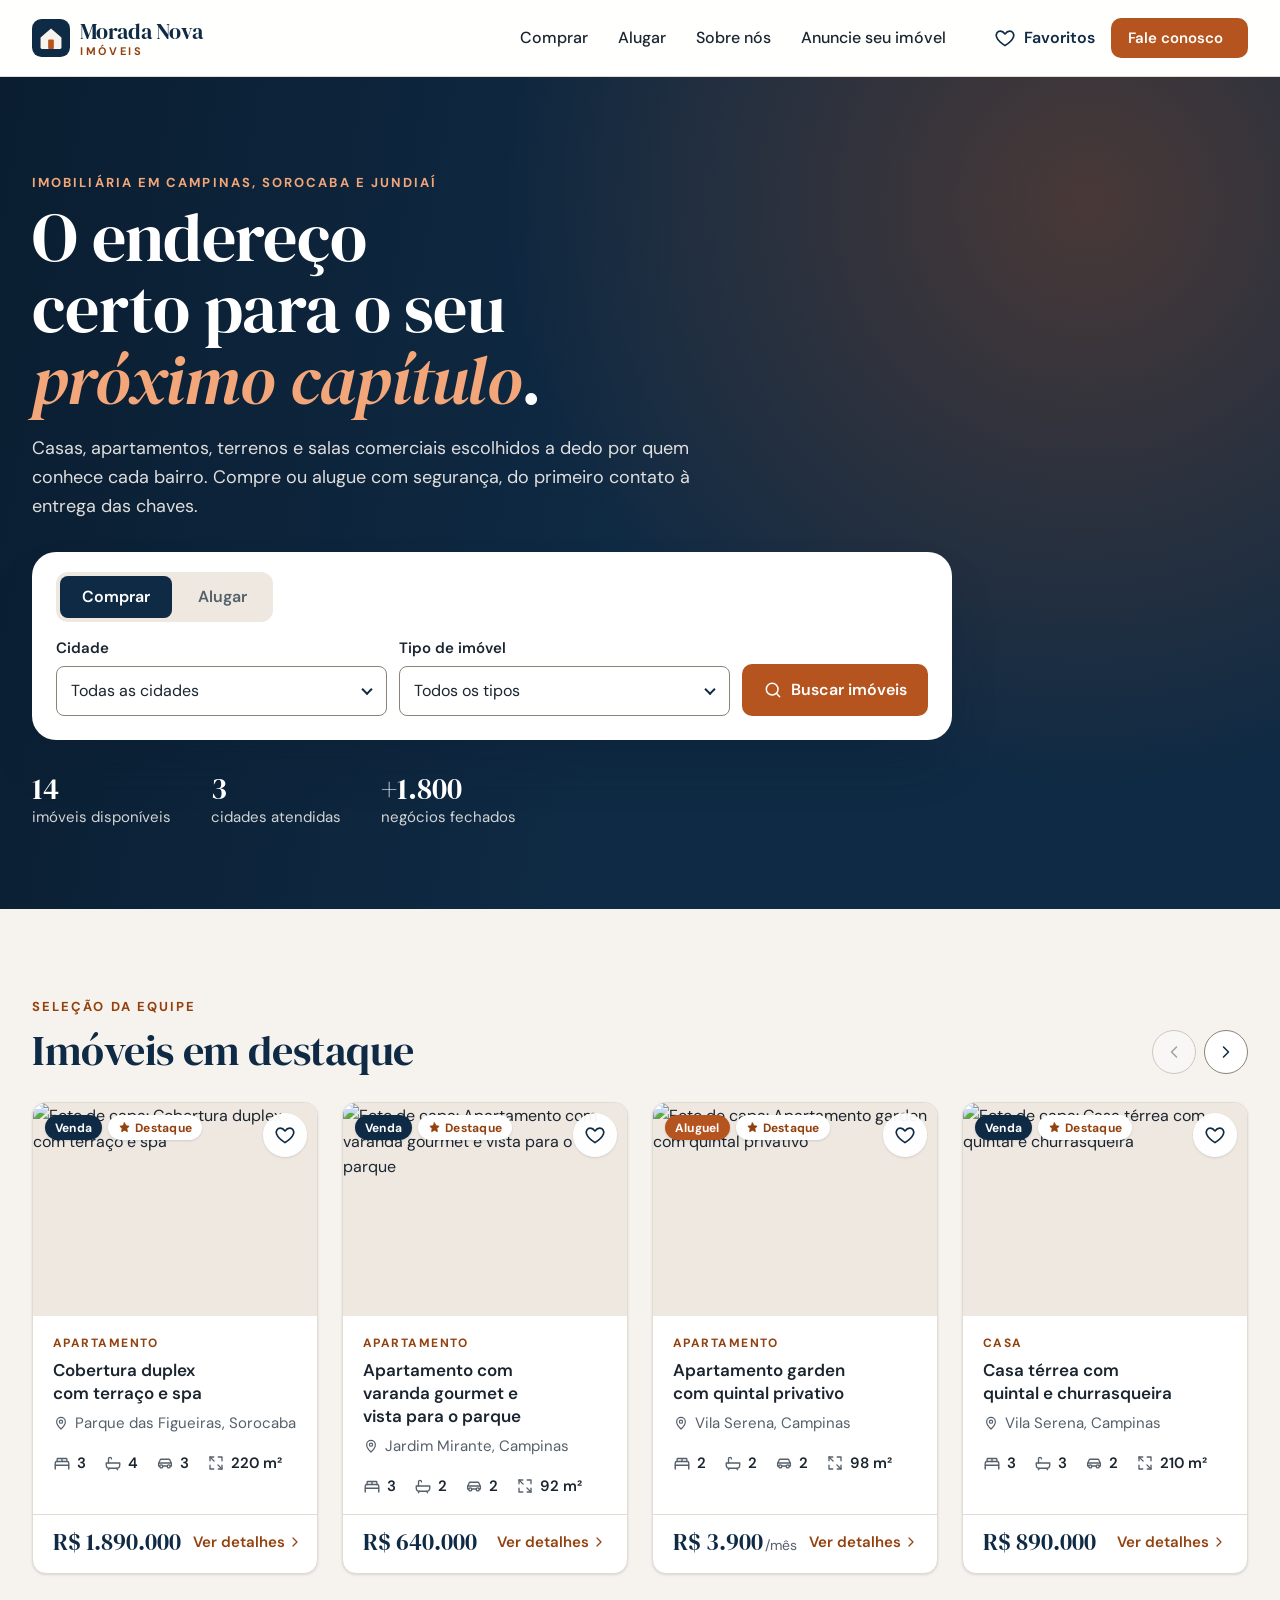
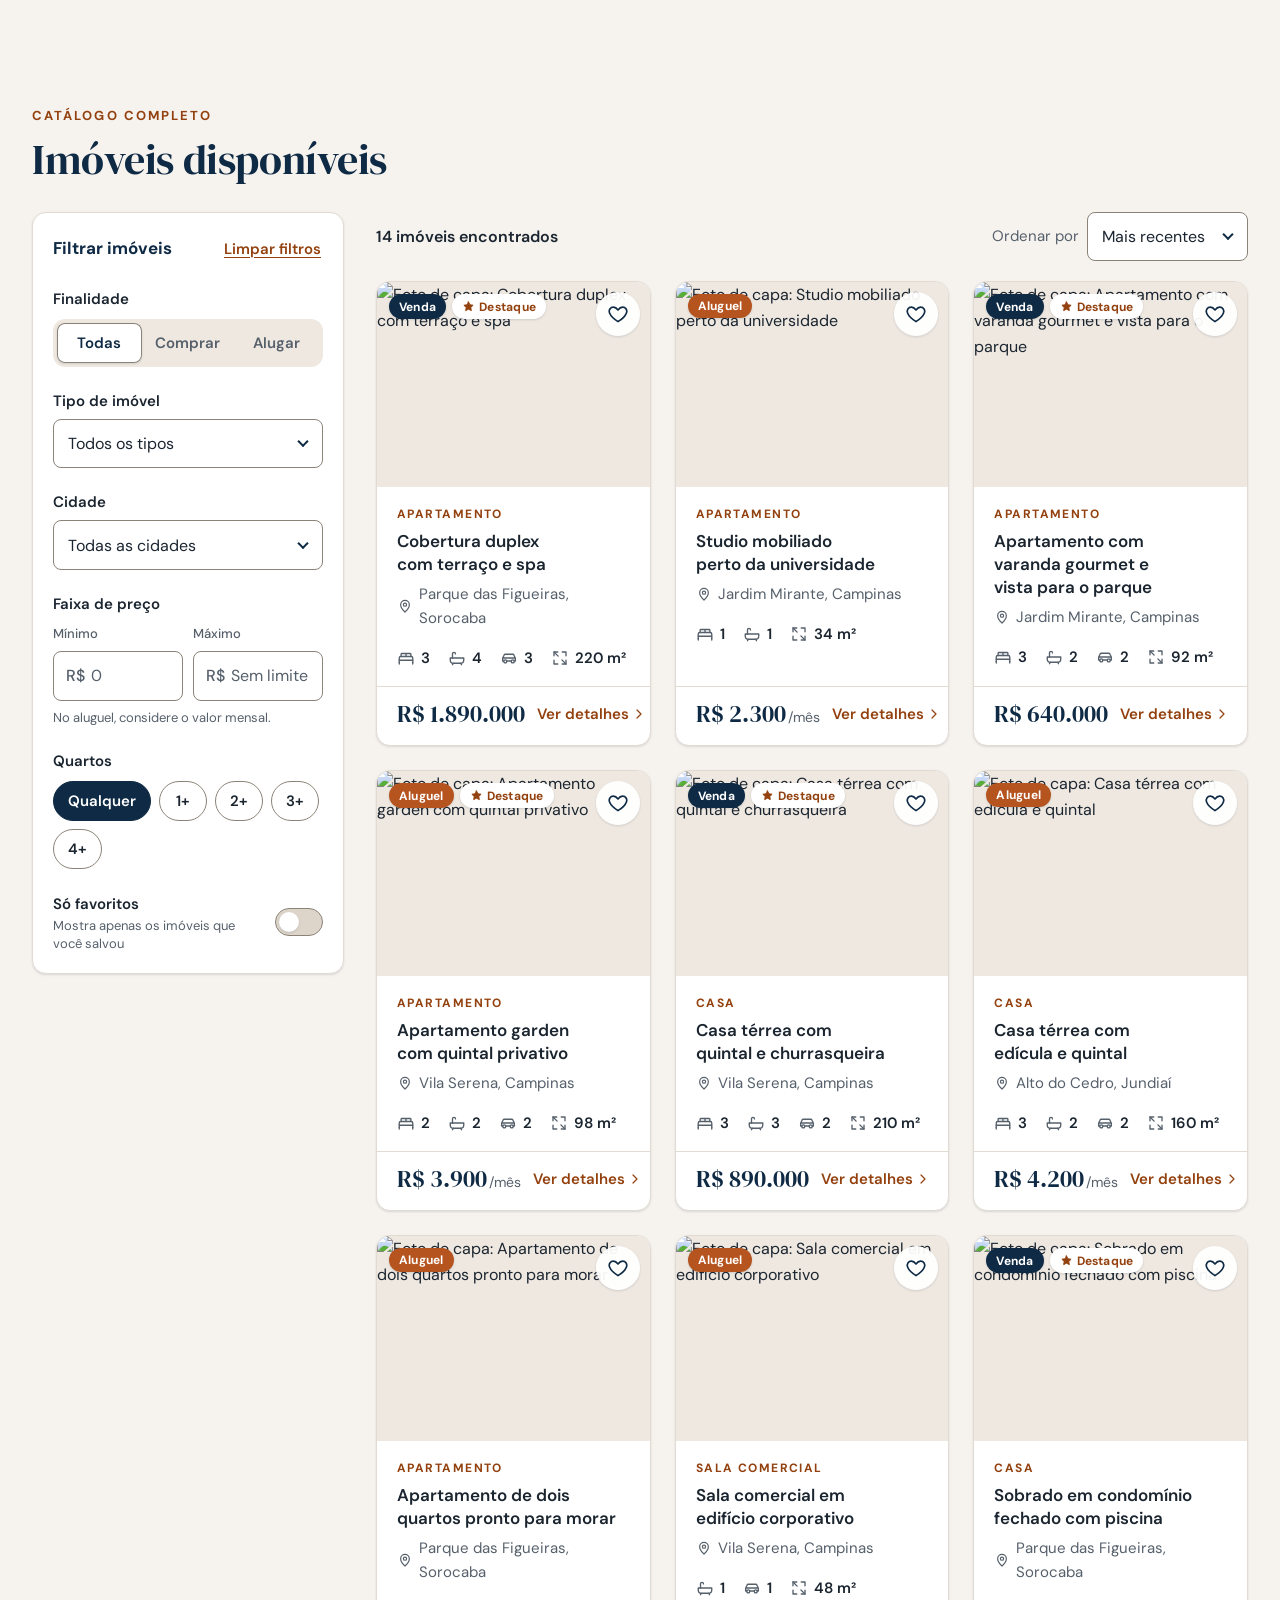
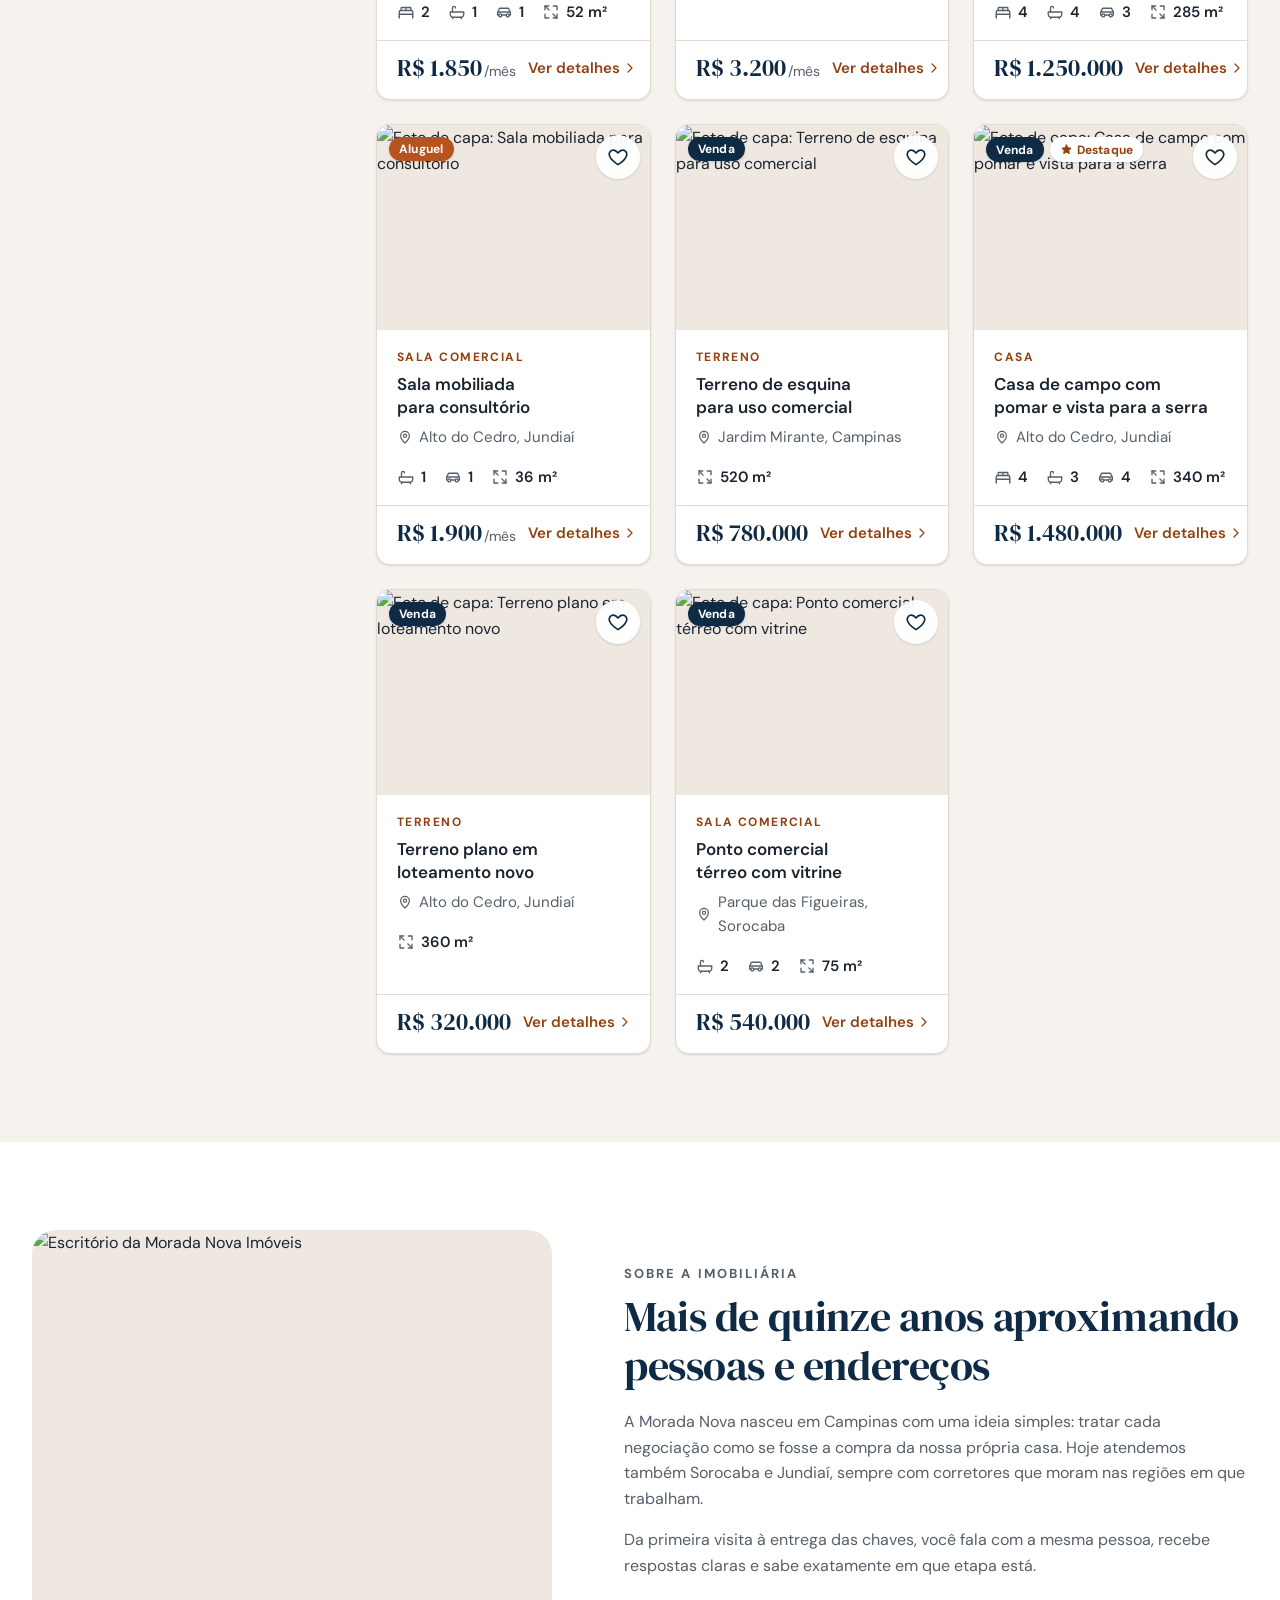
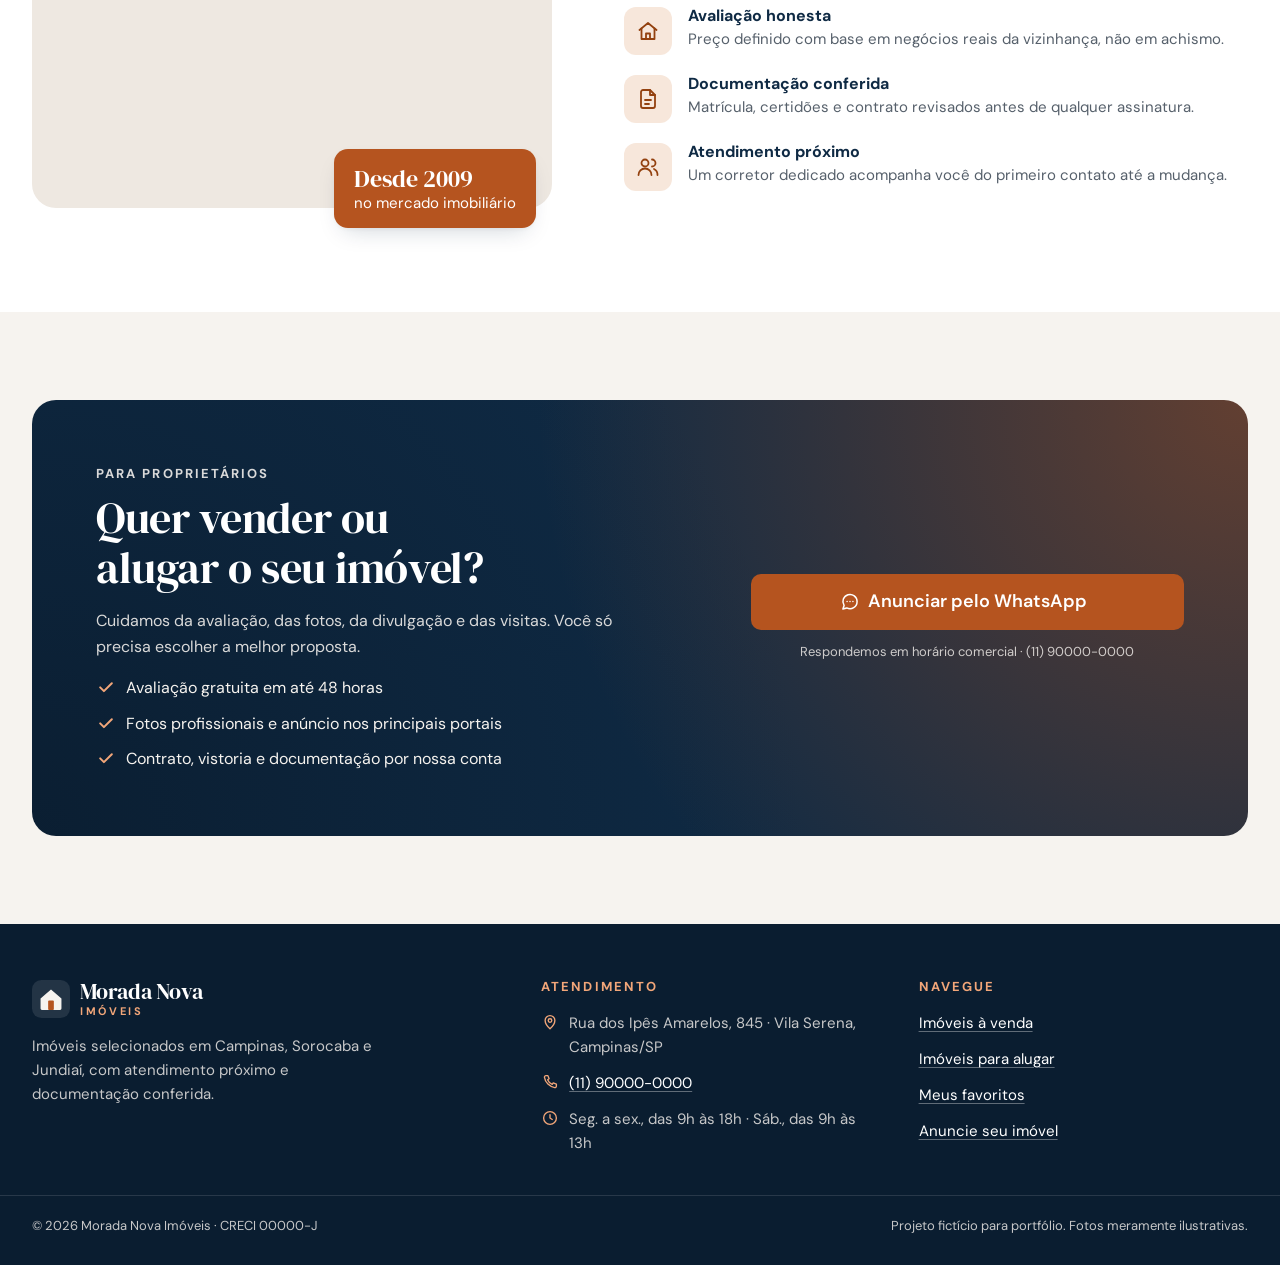
==== index.html @ ae4f1f6a "Catálogo de imóveis da Morada Nova com filtros e simulador Site em HTML, CSS e JavaScript puros: cat" ====
<!DOCTYPE html>
<html lang="pt-BR">
<head>
  <meta charset="UTF-8">
  <meta name="viewport" content="width=device-width, initial-scale=1">
  <title>Morada Nova Imóveis | Casas e apartamentos para comprar e alugar</title>
  <meta name="description" content="Casas, apartamentos, terrenos e salas comerciais à venda e para alugar em Campinas, Sorocaba e Jundiaí. Filtre por preço, quartos e cidade e fale com um corretor pelo WhatsApp.">
  <meta name="theme-color" content="#0f2a44">

  <!-- Open Graph (pré-visualização ao compartilhar o link) -->
  <meta property="og:type" content="website">
  <meta property="og:locale" content="pt_BR">
  <meta property="og:site_name" content="Morada Nova Imóveis">
  <meta property="og:title" content="Morada Nova Imóveis | Casas e apartamentos para comprar e alugar">
  <meta property="og:description" content="Imóveis selecionados em Campinas, Sorocaba e Jundiaí, com atendimento próximo e documentação conferida.">
  <meta property="og:image" content="https://images.unsplash.com/photo-1748063578185-3d68121b11ff?auto=format&fit=crop&w=1200&h=630&q=80">
  <meta property="og:image:width" content="1200">
  <meta property="og:image:height" content="630">
  <meta name="twitter:card" content="summary_large_image">

  <link rel="icon" href="data:image/svg+xml,%3Csvg xmlns='http://www.w3.org/2000/svg' viewBox='0 0 40 40'%3E%3Crect width='40' height='40' rx='10' fill='%230f2a44'/%3E%3Cpath d='M9 19.5 20 10l11 9.5V30a1.5 1.5 0 0 1-1.5 1.5h-19A1.5 1.5 0 0 1 9 30z' fill='%23f6f3ef'/%3E%3Crect x='17' y='21.5' width='6' height='10' rx='1' fill='%23b5541f'/%3E%3C/svg%3E">

  <link rel="preconnect" href="https://fonts.googleapis.com">
  <link rel="preconnect" href="https://fonts.gstatic.com" crossorigin>
  <link rel="preconnect" href="https://images.unsplash.com">
  <link rel="stylesheet" href="https://fonts.googleapis.com/css2?family=DM+Sans:wght@400;500;600;700&family=DM+Serif+Display:ital@0;1&display=swap">
  <link rel="stylesheet" href="css/style.css">

  <script src="js/data.js" defer></script>
  <script src="js/utils.js" defer></script>
  <script src="js/catalogo.js" defer></script>
</head>
<body>
  <a class="pular-link" href="#conteudo">Pular para o conteúdo</a>

  <!-- ============ Cabeçalho ============ -->
  <header class="cabecalho">
    <div class="container cabecalho__interno">
      <a class="marca" href="index.html">
        <svg class="marca__simbolo" viewBox="0 0 40 40" aria-hidden="true" focusable="false">
          <rect class="marca__fundo" width="40" height="40" rx="10"/>
          <path class="marca__casa" d="M9 19.5 20 10l11 9.5V30a1.5 1.5 0 0 1-1.5 1.5h-19A1.5 1.5 0 0 1 9 30z"/>
          <rect class="marca__porta" x="17" y="21.5" width="6" height="10" rx="1"/>
        </svg>
        <span class="marca__texto">
          <span class="marca__nome">Morada Nova</span>
          <span class="marca__sufixo">Imóveis</span>
        </span>
      </a>

      <nav class="nav" id="menu-principal" aria-label="Principal">
        <ul class="nav__lista">
          <li><a href="index.html?finalidade=venda#resultados">Comprar</a></li>
          <li><a href="index.html?finalidade=aluguel#resultados">Alugar</a></li>
          <li><a href="#sobre">Sobre nós</a></li>
          <li><a href="#anuncie">Anuncie seu imóvel</a></li>
          <li class="nav__whatsapp">
            <a data-whatsapp="Olá! Vim pelo site da Morada Nova e gostaria de falar com um corretor." href="https://wa.me/5511900000000" target="_blank" rel="noopener">Fale conosco pelo WhatsApp<span class="sr-only"> (abre em nova aba)</span></a>
          </li>
        </ul>
      </nav>

      <div class="cabecalho__acoes">
        <a class="cabecalho__favoritos" href="index.html?favoritos=1#resultados">
          <svg class="icone" viewBox="0 0 24 24" aria-hidden="true" focusable="false"><path d="M12 20.3s-7.4-4.5-9.2-9.3C1.6 7.8 3.6 4.5 7 4.5c2.1 0 3.6 1.2 5 3.1 1.4-1.9 2.9-3.1 5-3.1 3.4 0 5.4 3.3 4.2 6.5-1.8 4.8-9.2 9.3-9.2 9.3z"/></svg>
          <span class="cabecalho__favoritos-texto">Favoritos</span>
          <span class="contador" data-contador-favoritos hidden>0</span>
        </a>
        <a class="botao botao--acento botao--p cabecalho__cta" data-whatsapp="Olá! Vim pelo site da Morada Nova e gostaria de falar com um corretor." href="https://wa.me/5511900000000" target="_blank" rel="noopener">
          Fale conosco<span class="sr-only"> pelo WhatsApp (abre em nova aba)</span>
        </a>
        <button type="button" class="cabecalho__menu" aria-expanded="false" aria-controls="menu-principal">
          <svg class="icone icone--abrir" viewBox="0 0 24 24" aria-hidden="true" focusable="false"><path d="M4 7h16M4 12h16M4 17h16"/></svg>
          <svg class="icone icone--fechar" viewBox="0 0 24 24" aria-hidden="true" focusable="false"><path d="M6 6l12 12M18 6 6 18"/></svg>
          <span class="sr-only">Menu</span>
        </button>
      </div>
    </div>
  </header>

  <main id="conteudo">
    <!-- ============ Hero + busca rápida ============ -->
    <section class="hero" aria-labelledby="titulo-hero">
      <img class="hero__imagem" src="https://images.unsplash.com/photo-1748063578185-3d68121b11ff?auto=format&fit=crop&w=1920&h=1080&q=80"
        srcset="https://images.unsplash.com/photo-1748063578185-3d68121b11ff?auto=format&fit=crop&w=960&h=1080&q=80 960w, https://images.unsplash.com/photo-1748063578185-3d68121b11ff?auto=format&fit=crop&w=1920&h=1080&q=80 1920w"
        sizes="100vw" alt="" width="1920" height="1080" fetchpriority="high">
      <div class="container hero__conteudo">
        <p class="sobretitulo sobretitulo--claro">Imobiliária em Campinas, Sorocaba e Jundiaí</p>
        <h1 class="hero__titulo" id="titulo-hero">O endereço certo para o seu <em>próximo capítulo</em>.</h1>
        <p class="hero__texto">Casas, apartamentos, terrenos e salas comerciais escolhidos a dedo por quem conhece cada bairro. Compre ou alugue com segurança, do primeiro contato à entrega das chaves.</p>

        <form class="busca-rapida" id="busca-rapida" role="search" aria-label="Busca rápida de imóveis">
          <fieldset class="abas">
            <legend class="sr-only">O que você procura?</legend>
            <input class="sr-only" type="radio" name="br-finalidade" id="br-comprar" value="venda" checked>
            <label for="br-comprar">Comprar</label>
            <input class="sr-only" type="radio" name="br-finalidade" id="br-alugar" value="aluguel">
            <label for="br-alugar">Alugar</label>
          </fieldset>
          <div class="busca-rapida__campos">
            <div class="campo">
              <label for="br-cidade">Cidade</label>
              <div class="seletor">
                <select id="br-cidade" name="br-cidade">
                  <option value="">Todas as cidades</option>
                </select>
              </div>
            </div>
            <div class="campo">
              <label for="br-tipo">Tipo de imóvel</label>
              <div class="seletor">
                <select id="br-tipo" name="br-tipo">
                  <option value="">Todos os tipos</option>
                </select>
              </div>
            </div>
            <button type="submit" class="botao botao--acento busca-rapida__botao">
              <svg class="icone" viewBox="0 0 24 24" aria-hidden="true" focusable="false"><circle cx="11" cy="11" r="7"/><path d="m20 20-4-4"/></svg>
              Buscar imóveis
            </button>
          </div>
        </form>

        <ul class="hero__numeros">
          <li><strong data-total-imoveis>14</strong> imóveis disponíveis</li>
          <li><strong data-total-cidades>3</strong> cidades atendidas</li>
          <li><strong>+1.800</strong> negócios fechados</li>
        </ul>
      </div>
    </section>

    <!-- ============ Destaques ============ -->
    <section class="secao secao--destaques" id="destaques" aria-labelledby="titulo-destaques">
      <div class="container">
        <div class="secao__cabecalho secao__cabecalho--linha">
          <div>
            <p class="sobretitulo">Seleção da equipe</p>
            <h2 class="secao__titulo" id="titulo-destaques">Imóveis em destaque</h2>
          </div>
          <div class="carrossel__controles">
            <button type="button" class="botao-icone" id="destaques-anterior" aria-controls="lista-destaques">
              <svg class="icone" viewBox="0 0 24 24" aria-hidden="true" focusable="false"><path d="m15 18-6-6 6-6"/></svg>
              <span class="sr-only">Destaques anteriores</span>
            </button>
            <button type="button" class="botao-icone" id="destaques-proximo" aria-controls="lista-destaques">
              <svg class="icone" viewBox="0 0 24 24" aria-hidden="true" focusable="false"><path d="m9 18 6-6-6-6"/></svg>
              <span class="sr-only">Próximos destaques</span>
            </button>
          </div>
        </div>
        <ul class="carrossel" id="lista-destaques"></ul>
      </div>
    </section>

    <!-- ============ Catálogo: filtros + resultados ============ -->
    <section class="secao secao--catalogo" id="resultados" aria-labelledby="titulo-resultados">
      <div class="container">
        <div class="secao__cabecalho">
          <p class="sobretitulo">Catálogo completo</p>
          <h2 class="secao__titulo" id="titulo-resultados" tabindex="-1">Imóveis disponíveis</h2>
        </div>

        <div class="catalogo">
          <div class="barra-resultados">
            <p class="barra-resultados__contagem" id="contagem" aria-live="polite" aria-atomic="true">Carregando imóveis…</p>
            <button type="button" class="botao botao--contorno barra-resultados__filtros" id="abrir-filtros" aria-expanded="false" aria-controls="filtros">
              <svg class="icone" viewBox="0 0 24 24" aria-hidden="true" focusable="false"><path d="M4 6h9M17 6h3M4 12h3M11 12h9M4 18h11M19 18h1"/><circle cx="15" cy="6" r="2"/><circle cx="9" cy="12" r="2"/><circle cx="17" cy="18" r="2"/></svg>
              Filtros
              <span class="contador" id="contador-filtros" hidden></span>
            </button>
            <div class="ordenar">
              <label for="ordem">Ordenar por</label>
              <div class="seletor">
                <select id="ordem" name="ordem">
                  <option value="recentes">Mais recentes</option>
                  <option value="menor-preco">Menor preço</option>
                  <option value="maior-preco">Maior preço</option>
                  <option value="maior-area">Maior área</option>
                </select>
              </div>
            </div>
          </div>

          <form class="filtros" id="filtros" aria-labelledby="titulo-filtros" novalidate>
            <div class="filtros__topo">
              <h3 class="filtros__titulo" id="titulo-filtros">Filtrar imóveis</h3>
              <button type="button" class="botao-link" data-limpar-filtros>Limpar filtros</button>
            </div>

            <fieldset class="grupo">
              <legend>Finalidade</legend>
              <div class="segmentado">
                <input class="sr-only" type="radio" name="finalidade" id="f-todas" value="" checked>
                <label for="f-todas">Todas</label>
                <input class="sr-only" type="radio" name="finalidade" id="f-venda" value="venda">
                <label for="f-venda">Comprar</label>
                <input class="sr-only" type="radio" name="finalidade" id="f-aluguel" value="aluguel">
                <label for="f-aluguel">Alugar</label>
              </div>
            </fieldset>

            <div class="campo">
              <label for="f-tipo">Tipo de imóvel</label>
              <div class="seletor">
                <select id="f-tipo" name="tipo">
                  <option value="">Todos os tipos</option>
                </select>
              </div>
            </div>

            <div class="campo">
              <label for="f-cidade">Cidade</label>
              <div class="seletor">
                <select id="f-cidade" name="cidade">
                  <option value="">Todas as cidades</option>
                </select>
              </div>
            </div>

            <fieldset class="grupo">
              <legend>Faixa de preço</legend>
              <div class="faixa">
                <div class="campo">
                  <label for="f-min">Mínimo<span class="sr-only"> em reais</span></label>
                  <div class="campo-moeda">
                    <span aria-hidden="true">R$</span>
                    <input id="f-min" name="min" type="text" inputmode="numeric" autocomplete="off" placeholder="0" aria-describedby="dica-preco erro-preco">
                  </div>
                </div>
                <div class="campo">
                  <label for="f-max">Máximo<span class="sr-only"> em reais</span></label>
                  <div class="campo-moeda">
                    <span aria-hidden="true">R$</span>
                    <input id="f-max" name="max" type="text" inputmode="numeric" autocomplete="off" placeholder="Sem limite" aria-describedby="dica-preco erro-preco">
                  </div>
                </div>
              </div>
              <p class="campo-dica" id="dica-preco">No aluguel, considere o valor mensal.</p>
              <p class="campo-erro" id="erro-preco" hidden>O preço mínimo está maior que o máximo.</p>
            </fieldset>

            <fieldset class="grupo">
              <legend>Quartos</legend>
              <div class="chips">
                <input class="sr-only" type="radio" name="quartos" id="q-0" value="0" checked>
                <label for="q-0">Qualquer</label>
                <input class="sr-only" type="radio" name="quartos" id="q-1" value="1">
                <label for="q-1">1+</label>
                <input class="sr-only" type="radio" name="quartos" id="q-2" value="2">
                <label for="q-2">2+</label>
                <input class="sr-only" type="radio" name="quartos" id="q-3" value="3">
                <label for="q-3">3+</label>
                <input class="sr-only" type="radio" name="quartos" id="q-4" value="4">
                <label for="q-4">4+</label>
              </div>
            </fieldset>

            <div class="campo-switch">
              <div>
                <label for="f-favoritos">Só favoritos</label>
                <p class="campo-dica" id="dica-favoritos">Mostra apenas os imóveis que você salvou</p>
              </div>
              <input class="switch" type="checkbox" role="switch" id="f-favoritos" name="favoritos" aria-describedby="dica-favoritos">
            </div>

            <button type="button" class="botao botao--primario botao--bloco filtros__ver" id="ver-resultados">Ver resultados</button>
          </form>

          <div class="catalogo__resultados">
            <ul class="filtros-ativos" id="filtros-ativos" aria-label="Filtros aplicados" hidden></ul>
            <ul class="grade-imoveis" id="lista-imoveis"></ul>

            <div class="estado-vazio" id="estado-vazio" hidden>
              <svg class="ilustracao" viewBox="0 0 160 120" aria-hidden="true" focusable="false">
                <ellipse class="ilustracao__sombra" cx="80" cy="110" rx="62" ry="6"/>
                <path class="ilustracao__parede" d="M30 62 70 30l40 32v44H30z"/>
                <path class="ilustracao__traco" d="M22 66 70 26l48 40M30 62v44h80V62"/>
                <rect class="ilustracao__porta" x="60" y="76" width="20" height="30" rx="2"/>
                <circle class="ilustracao__lupa" cx="116" cy="72" r="17"/>
                <path class="ilustracao__cabo" d="m128.5 84.5 14 14"/>
              </svg>
              <h3 class="estado-vazio__titulo" id="vazio-titulo">Nenhum imóvel com esses filtros</h3>
              <p class="estado-vazio__texto" id="vazio-texto">Tente ampliar a faixa de preço, escolher outra cidade ou remover alguns filtros para ver mais opções.</p>
              <button type="button" class="botao botao--primario" data-limpar-filtros>Limpar filtros</button>
            </div>
          </div>
        </div>
      </div>
    </section>

    <!-- ============ Sobre ============ -->
    <section class="secao secao--sobre" id="sobre" aria-labelledby="titulo-sobre">
      <div class="container sobre">
        <div class="sobre__midia">
          <img src="https://images.unsplash.com/photo-1656646424687-b303e1758b36?auto=format&fit=crop&w=900&h=1000&q=80" alt="Escritório da Morada Nova Imóveis" width="900" height="1000" loading="lazy" decoding="async">
          <p class="sobre__selo"><strong>Desde 2009</strong> no mercado imobiliário</p>
        </div>
        <div class="sobre__texto">
          <p class="sobretitulo">Sobre a imobiliária</p>
          <h2 class="secao__titulo" id="titulo-sobre">Mais de quinze anos aproximando pessoas e endereços</h2>
          <p>A Morada Nova nasceu em Campinas com uma ideia simples: tratar cada negociação como se fosse a compra da nossa própria casa. Hoje atendemos também Sorocaba e Jundiaí, sempre com corretores que moram nas regiões em que trabalham.</p>
          <p>Da primeira visita à entrega das chaves, você fala com a mesma pessoa, recebe respostas claras e sabe exatamente em que etapa está.</p>

          <ul class="valores">
            <li class="valor">
              <span class="valor__icone">
                <svg class="icone" viewBox="0 0 24 24" aria-hidden="true" focusable="false"><path d="M3.5 11 12 4l8.5 7"/><path d="M5.5 9.5V20h13V9.5"/><path d="M10 20v-5.5h4V20"/></svg>
              </span>
              <div>
                <h3 class="valor__titulo">Avaliação honesta</h3>
                <p>Preço definido com base em negócios reais da vizinhança, não em achismo.</p>
              </div>
            </li>
            <li class="valor">
              <span class="valor__icone">
                <svg class="icone" viewBox="0 0 24 24" aria-hidden="true" focusable="false"><path d="M14 3H7a2 2 0 0 0-2 2v14a2 2 0 0 0 2 2h10a2 2 0 0 0 2-2V8z"/><path d="M14 3v5h5M9 13h6M9 17h4"/></svg>
              </span>
              <div>
                <h3 class="valor__titulo">Documentação conferida</h3>
                <p>Matrícula, certidões e contrato revisados antes de qualquer assinatura.</p>
              </div>
            </li>
            <li class="valor">
              <span class="valor__icone">
                <svg class="icone" viewBox="0 0 24 24" aria-hidden="true" focusable="false"><circle cx="9" cy="8" r="3.5"/><path d="M2.5 20a6.5 6.5 0 0 1 13 0"/><path d="M16 4.5a3.5 3.5 0 0 1 0 7M18 14a6.5 6.5 0 0 1 3.5 6"/></svg>
              </span>
              <div>
                <h3 class="valor__titulo">Atendimento próximo</h3>
                <p>Um corretor dedicado acompanha você do primeiro contato até a mudança.</p>
              </div>
            </li>
          </ul>
        </div>
      </div>
    </section>

    <!-- ============ Anuncie ============ -->
    <section class="secao secao--anuncie" id="anuncie" aria-labelledby="titulo-anuncie">
      <div class="container">
        <div class="anuncie">
          <div class="anuncie__texto">
            <p class="sobretitulo sobretitulo--claro">Para proprietários</p>
            <h2 class="anuncie__titulo" id="titulo-anuncie">Quer vender ou alugar o seu imóvel?</h2>
            <p>Cuidamos da avaliação, das fotos, da divulgação e das visitas. Você só precisa escolher a melhor proposta.</p>
            <ul class="anuncie__lista">
              <li><svg class="icone" viewBox="0 0 24 24" aria-hidden="true" focusable="false"><path d="m5 12.5 4.5 4.5L19 7.5"/></svg>Avaliação gratuita em até 48 horas</li>
              <li><svg class="icone" viewBox="0 0 24 24" aria-hidden="true" focusable="false"><path d="m5 12.5 4.5 4.5L19 7.5"/></svg>Fotos profissionais e anúncio nos principais portais</li>
              <li><svg class="icone" viewBox="0 0 24 24" aria-hidden="true" focusable="false"><path d="m5 12.5 4.5 4.5L19 7.5"/></svg>Contrato, vistoria e documentação por nossa conta</li>
            </ul>
          </div>
          <div class="anuncie__acao">
            <a class="botao botao--acento botao--g" data-whatsapp="Olá! Gostaria de anunciar meu imóvel com a Morada Nova Imóveis. Pode me ajudar?" href="https://wa.me/5511900000000" target="_blank" rel="noopener">
              <svg class="icone" viewBox="0 0 24 24" aria-hidden="true" focusable="false"><path d="M20.5 11.5a8.5 8.5 0 0 1-12.4 7.6l-4.6 1.4 1.4-4.4A8.5 8.5 0 1 1 20.5 11.5z"/><path d="M8.5 11.5h.01M12 11.5h.01M15.5 11.5h.01"/></svg>
              Anunciar pelo WhatsApp<span class="sr-only"> (abre em nova aba)</span>
            </a>
            <p class="anuncie__nota">Respondemos em horário comercial · <span data-config="telefone">(11) 90000-0000</span></p>
          </div>
        </div>
      </div>
    </section>
  </main>

  <!-- ============ Rodapé ============ -->
  <footer class="rodape">
    <div class="container rodape__grade">
      <div class="rodape__marca">
        <a class="marca marca--clara" href="index.html">
          <svg class="marca__simbolo" viewBox="0 0 40 40" aria-hidden="true" focusable="false">
            <rect class="marca__fundo" width="40" height="40" rx="10"/>
            <path class="marca__casa" d="M9 19.5 20 10l11 9.5V30a1.5 1.5 0 0 1-1.5 1.5h-19A1.5 1.5 0 0 1 9 30z"/>
            <rect class="marca__porta" x="17" y="21.5" width="6" height="10" rx="1"/>
          </svg>
          <span class="marca__texto">
            <span class="marca__nome">Morada Nova</span>
            <span class="marca__sufixo">Imóveis</span>
          </span>
        </a>
        <p>Imóveis selecionados em Campinas, Sorocaba e Jundiaí, com atendimento próximo e documentação conferida.</p>
      </div>

      <div>
        <h2 class="rodape__titulo">Atendimento</h2>
        <ul class="rodape__lista">
          <li>
            <svg class="icone" viewBox="0 0 24 24" aria-hidden="true" focusable="false"><path d="M12 21s-6.5-5.8-6.5-11a6.5 6.5 0 0 1 13 0c0 5.2-6.5 11-6.5 11z"/><circle cx="12" cy="10" r="2.4"/></svg>
            <span data-config="endereco">Rua dos Ipês Amarelos, 845 · Vila Serena, Campinas/SP</span>
          </li>
          <li>
            <svg class="icone" viewBox="0 0 24 24" aria-hidden="true" focusable="false"><path d="M6.6 3.5h2.6l1.6 4.2-2 1.3a11 11 0 0 0 6.2 6.2l1.3-2 4.2 1.6v2.6a2 2 0 0 1-2.2 2A16.5 16.5 0 0 1 4.6 5.7a2 2 0 0 1 2-2.2z"/></svg>
            <a href="tel:+5511900000000" data-telefone data-config="telefone">(11) 90000-0000</a>
          </li>
          <li>
            <svg class="icone" viewBox="0 0 24 24" aria-hidden="true" focusable="false"><circle cx="12" cy="12" r="8.5"/><path d="M12 7.5V12l3 2"/></svg>
            <span data-config="horario">Seg. a sex., das 9h às 18h · Sáb., das 9h às 13h</span>
          </li>
        </ul>
      </div>

      <nav aria-label="Rodapé">
        <h2 class="rodape__titulo">Navegue</h2>
        <ul class="rodape__lista">
          <li><a href="index.html?finalidade=venda#resultados">Imóveis à venda</a></li>
          <li><a href="index.html?finalidade=aluguel#resultados">Imóveis para alugar</a></li>
          <li><a href="index.html?favoritos=1#resultados">Meus favoritos</a></li>
          <li><a href="#anuncie">Anuncie seu imóvel</a></li>
        </ul>
      </nav>
    </div>

    <div class="container rodape__base">
      <p>© <span data-ano>2026</span> <span data-config="nome">Morada Nova Imóveis</span> · <span data-config="creci">CRECI 00000-J</span></p>
      <p>Projeto fictício para portfólio. Fotos meramente ilustrativas.</p>
    </div>
  </footer>

  <div class="aviso" id="aviso" role="status"></div>
</body>
</html>
---- css/style.css ----
/* ==========================================================================
   Morada Nova Imóveis — folha de estilos
   --------------------------------------------------------------------------
   Mobile first: o estilo base é o do celular; as media queries (min-width)
   ajustam para telas maiores.

   Sumário
    1. Tokens (cores, fontes, espaços)     9. Catálogo e filtros
    2. Base                               10. Sobre e Anuncie
    3. Utilitários                        11. Rodapé
    4. Botões                             12. Página do imóvel
    5. Formulários                        13. Aviso flutuante
    6. Cabeçalho                          14. Movimento reduzido
    7. Hero e busca rápida
    8. Seções, carrossel e cards
   ========================================================================== */

/* 1. Tokens ================================================================ */
:root {
  /* Marca */
  --cor-primaria: #0f2a44;
  --cor-primaria-escura: #0a1d30;
  --cor-primaria-media: #1d4268;
  --cor-primaria-clara: #e3eaf2;
  --cor-primaria-clara-hover: #d2dde9;
  --cor-acento: #b5541f;
  --cor-acento-escura: #93410f;
  --cor-acento-clara: #f7e7db;
  --cor-acento-suave: #f2a679; /* detalhes e foco sobre fundo escuro */

  /* Neutros */
  --cor-branco: #ffffff;
  --cor-fundo: #f6f3ef;
  --cor-fundo-alt: #eee8e1;
  --cor-superficie: #ffffff;
  --cor-texto: #1b2530;
  --cor-texto-suave: #56606b;
  --cor-texto-claro: #f6f3ef;
  --cor-borda: #e2dbd2;
  --cor-borda-campo: #8b8378;
  --cor-trilho-switch: #ddd5ca;

  /* Estados */
  --cor-favorito: #c8372d;
  --cor-favorito-fundo: #fdf0ee;
  --cor-erro: #b42318;
  --cor-whatsapp: #0e7a3e;
  --cor-whatsapp-escura: #0a6331;
  --cor-foco: var(--cor-acento);

  /* Canais RGB para transparências: rgb(var(--rgb-primaria) / .5) */
  --rgb-primaria: 15 42 68;
  --rgb-primaria-escura: 10 29 48;
  --rgb-acento: 181 84 31;
  --rgb-branco: 255 255 255;
  --rgb-creme: 246 243 239;

  /* Tipografia */
  --fonte-titulo: "DM Serif Display", Georgia, "Times New Roman", serif;
  --fonte-texto: "DM Sans", system-ui, -apple-system, "Segoe UI", Roboto, Arial, sans-serif;
  --texto-xs: 0.8125rem;
  --texto-sm: 0.9375rem;
  --texto-base: 1rem;
  --texto-lg: 1.125rem;

  /* Medidas */
  --container: 1240px;
  --margem-lateral: 16px;
  --altura-cabecalho: 68px;
  --raio-p: 8px;
  --raio-botao: 10px;
  --raio: 14px;
  --raio-g: 24px;
  --raio-pilula: 999px;

  /* Sombras e movimento */
  --sombra-p: 0 1px 2px rgb(var(--rgb-primaria) / 0.06), 0 1px 3px rgb(var(--rgb-primaria) / 0.08);
  --sombra: 0 10px 24px -10px rgb(var(--rgb-primaria) / 0.22), 0 2px 6px -2px rgb(var(--rgb-primaria) / 0.08);
  --sombra-g: 0 28px 56px -20px rgb(var(--rgb-primaria-escura) / 0.45);
  --transicao: 180ms cubic-bezier(0.2, 0.7, 0.3, 1);
}

@media (min-width: 640px) {
  :root { --margem-lateral: 24px; }
}

@media (min-width: 1024px) {
  :root {
    --margem-lateral: 32px;
    --altura-cabecalho: 76px;
  }
}

/* 2. Base ================================================================== */
*,
*::before,
*::after {
  box-sizing: border-box;
}

html {
  -webkit-text-size-adjust: 100%;
  text-size-adjust: 100%;
  scroll-behavior: smooth;
  scroll-padding-top: calc(var(--altura-cabecalho) + 16px);
}

body {
  margin: 0;
  min-height: 100vh;
  font-family: var(--fonte-texto);
  font-size: var(--texto-base);
  line-height: 1.6;
  color: var(--cor-texto);
  background: var(--cor-fundo);
  -webkit-font-smoothing: antialiased;
  -moz-osx-font-smoothing: grayscale;
}

h1,
h2,
h3,
h4 {
  margin: 0 0 0.5em;
  font-family: var(--fonte-titulo);
  font-weight: 400;
  line-height: 1.15;
  letter-spacing: -0.01em;
  color: var(--cor-primaria);
  text-wrap: balance;
}

p {
  margin: 0 0 1em;
}

a {
  color: var(--cor-primaria-media);
  text-underline-offset: 3px;
}

img,
svg {
  display: block;
  max-width: 100%;
}

img {
  height: auto;
}

button,
input,
select,
textarea {
  font: inherit;
  color: inherit;
}

button {
  cursor: pointer;
}

:where(ul[class], ol[class]) {
  margin: 0;
  padding: 0;
  list-style: none;
}

fieldset {
  min-width: 0;
  margin: 0;
  padding: 0;
  border: 0;
}

legend {
  padding: 0;
}

dl,
dd {
  margin: 0;
}

:focus-visible {
  outline: 3px solid var(--cor-foco);
  outline-offset: 3px;
}

[tabindex="-1"]:focus {
  outline: none;
}

[hidden] {
  display: none !important;
}

/* 3. Utilitários =========================================================== */
.container {
  width: 100%;
  max-width: calc(var(--container) + 2 * var(--margem-lateral));
  margin-inline: auto;
  padding-inline: var(--margem-lateral);
}

.sr-only {
  position: absolute !important;
  width: 1px;
  height: 1px;
  padding: 0;
  margin: -1px;
  overflow: hidden;
  clip: rect(0 0 0 0);
  clip-path: inset(50%);
  white-space: nowrap;
  border: 0;
}

.pular-link {
  position: absolute;
  top: -100px;
  left: 16px;
  z-index: 100;
  padding: 12px 18px;
  border-radius: var(--raio-p);
  background: var(--cor-primaria);
  color: var(--cor-branco);
  font-weight: 600;
  text-decoration: none;
}

.pular-link:focus {
  top: 12px;
}

.icone {
  flex: none;
  width: 20px;
  height: 20px;
  fill: none;
  stroke: currentColor;
  stroke-width: 1.8;
  stroke-linecap: round;
  stroke-linejoin: round;
}

.sobretitulo {
  margin: 0 0 8px;
  font-size: var(--texto-xs);
  font-weight: 700;
  letter-spacing: 0.16em;
  text-transform: uppercase;
  color: var(--cor-acento-escura);
}

.sobretitulo--claro {
  color: var(--cor-acento-suave);
}

.contador {
  display: inline-grid;
  place-items: center;
  min-width: 20px;
  height: 20px;
  padding: 0 6px;
  border-radius: var(--raio-pilula);
  background: var(--cor-acento);
  color: var(--cor-branco);
  font-size: 0.75rem;
  font-weight: 700;
  line-height: 1;
}

/* 4. Botões ================================================================ */
.botao {
  display: inline-flex;
  align-items: center;
  justify-content: center;
  gap: 8px;
  min-height: 48px;
  padding: 0.75rem 1.25rem;
  border: 1.5px solid transparent;
  border-radius: var(--raio-botao);
  font-weight: 600;
  line-height: 1.2;
  text-align: center;
  text-decoration: none;
  transition: background-color var(--transicao), border-color var(--transicao), color var(--transicao),
    transform var(--transicao), box-shadow var(--transicao);
}

.botao:active {
  transform: translateY(1px);
}

.botao--primario {
  background: var(--cor-primaria);
  color: var(--cor-branco);
}

.botao--primario:hover {
  background: var(--cor-primaria-media);
}

.botao--acento {
  background: var(--cor-acento);
  color: var(--cor-branco);
}

.botao--acento:hover {
  background: var(--cor-acento-escura);
}

.botao--contorno {
  background: var(--cor-superficie);
  border-color: var(--cor-borda-campo);
  color: var(--cor-primaria);
}

.botao--contorno:hover {
  border-color: var(--cor-primaria);
  background: var(--cor-primaria-clara);
}

.botao--whatsapp {
  background: var(--cor-whatsapp);
  color: var(--cor-branco);
}

.botao--whatsapp:hover {
  background: var(--cor-whatsapp-escura);
}

.botao--p {
  min-height: 40px;
  padding: 0.5rem 1rem;
  font-size: var(--texto-sm);
}

.botao--g {
  min-height: 56px;
  padding: 1rem 1.75rem;
  font-size: var(--texto-lg);
}

.botao--bloco {
  width: 100%;
}

.botao-link {
  padding: 4px 2px;
  border: 0;
  background: none;
  color: var(--cor-acento-escura);
  font-size: var(--texto-sm);
  font-weight: 600;
  text-decoration: underline;
  text-underline-offset: 3px;
}

.botao-link:hover {
  color: var(--cor-primaria);
}

.botao-icone {
  display: grid;
  place-items: center;
  width: 44px;
  height: 44px;
  padding: 0;
  border: 1.5px solid var(--cor-borda-campo);
  border-radius: 50%;
  background: var(--cor-superficie);
  color: var(--cor-primaria);
  transition: background-color var(--transicao), border-color var(--transicao), opacity var(--transicao);
}

.botao-icone:hover {
  border-color: var(--cor-primaria);
  background: var(--cor-primaria-clara);
}

.botao-icone[aria-disabled="true"] {
  opacity: 0.4;
  cursor: default;
}

/* Coração sobre as fotos */
.botao-favorito {
  display: grid;
  place-items: center;
  width: 44px;
  height: 44px;
  padding: 0;
  border: 0;
  border-radius: 50%;
  background: rgb(var(--rgb-branco) / 0.94);
  color: var(--cor-primaria);
  box-shadow: var(--sombra-p);
  transition: transform var(--transicao), color var(--transicao);
}

.botao-favorito .icone {
  width: 22px;
  height: 22px;
}

.botao-favorito:hover {
  color: var(--cor-favorito);
}

.botao-favorito[aria-pressed="true"] {
  color: var(--cor-favorito);
}

.botao-favorito[aria-pressed="true"] .icone,
.botao-favoritar[aria-pressed="true"] .icone {
  fill: currentColor;
}

.botao-favoritar[aria-pressed="true"] {
  border-color: var(--cor-favorito);
  background: var(--cor-favorito-fundo);
  color: var(--cor-favorito);
}

.pulsar .icone {
  animation: pulsar 0.4s ease-out;
}

@keyframes pulsar {
  40% { transform: scale(1.3); }
  100% { transform: scale(1); }
}

/* 5. Formulários =========================================================== */
.campo {
  display: grid;
  gap: 6px;
  min-width: 0;
}

.campo > label,
.grupo > legend,
.campo-switch label {
  font-size: var(--texto-sm);
  font-weight: 600;
  color: var(--cor-texto);
}

.grupo > legend {
  margin-bottom: 8px;
}

.campo input,
.campo select,
.campo textarea {
  width: 100%;
  min-height: 48px;
  padding: 0.7rem 0.9rem;
  border: 1px solid var(--cor-borda-campo);
  border-radius: var(--raio-p);
  background: var(--cor-superficie);
  color: var(--cor-texto);
  transition: border-color var(--transicao), box-shadow var(--transicao);
}

.campo textarea {
  min-height: 132px;
  line-height: 1.5;
  resize: vertical;
}

.campo input::placeholder,
.campo textarea::placeholder {
  color: var(--cor-texto-suave);
  opacity: 1;
}

.campo input:hover,
.campo select:hover,
.campo textarea:hover {
  border-color: var(--cor-primaria);
}

.campo input:focus-visible,
.campo select:focus-visible,
.campo textarea:focus-visible,
.ordenar select:focus-visible {
  outline-offset: 1px;
  border-color: var(--cor-primaria);
}

.campo [aria-invalid="true"] {
  border-color: var(--cor-erro);
  box-shadow: 0 0 0 1px var(--cor-erro);
}

.campo-dica,
.campo-erro {
  margin: 0;
  font-size: var(--texto-xs);
  line-height: 1.4;
}

.campo-dica {
  color: var(--cor-texto-suave);
  font-weight: 400;
}

.campo-erro {
  color: var(--cor-erro);
  font-weight: 600;
}

/* Campo com "R$" na frente */
.campo-moeda {
  position: relative;
}

.campo-moeda > span {
  position: absolute;
  top: 50%;
  left: 0.8rem;
  transform: translateY(-50%);
  color: var(--cor-texto-suave);
  font-weight: 500;
  pointer-events: none;
}

.campo-moeda input {
  padding-left: 2.3rem;
  padding-right: 0.6rem;
}

/* Select com seta desenhada em CSS (herda a cor da marca) */
.seletor {
  position: relative;
}

.seletor select {
  width: 100%;
  min-height: 48px;
  padding: 0.7rem 2.6rem 0.7rem 0.9rem;
  border: 1px solid var(--cor-borda-campo);
  border-radius: var(--raio-p);
  background: var(--cor-superficie);
  color: var(--cor-texto);
  appearance: none;
  -webkit-appearance: none;
  cursor: pointer;
}

.seletor::after {
  content: "";
  position: absolute;
  top: 50%;
  right: 1rem;
  width: 8px;
  height: 8px;
  border-right: 2px solid var(--cor-primaria);
  border-bottom: 2px solid var(--cor-primaria);
  transform: translateY(-70%) rotate(45deg);
  pointer-events: none;
}

/* Botões de opção em formato de pílula (Comprar / Alugar) */
.segmentado {
  display: grid;
  grid-auto-columns: 1fr;
  grid-auto-flow: column;
  gap: 4px;
  padding: 4px;
  border-radius: 12px;
  background: var(--cor-fundo-alt);
}

.segmentado label {
  display: flex;
  align-items: center;
  justify-content: center;
  min-height: 40px;
  padding: 0 0.6rem;
  border-radius: var(--raio-p);
  color: var(--cor-texto-suave);
  font-size: var(--texto-sm);
  font-weight: 600;
  cursor: pointer;
  transition: background-color var(--transicao), color var(--transicao), box-shadow var(--transicao);
}

.segmentado label:hover {
  color: var(--cor-primaria);
}

.segmentado input:checked + label {
  background: var(--cor-superficie);
  color: var(--cor-primaria);
  box-shadow: var(--sombra-p), inset 0 0 0 1px var(--cor-borda-campo);
}

.segmentado input:focus-visible + label,
.chips input:focus-visible + label,
.abas input:focus-visible + label {
  outline: 3px solid var(--cor-foco);
  outline-offset: 2px;
}

/* Chips de quartos */
.chips {
  display: flex;
  flex-wrap: wrap;
  gap: 8px;
}

.chips label {
  display: inline-flex;
  align-items: center;
  justify-content: center;
  min-width: 48px;
  min-height: 40px;
  padding: 0 14px;
  border: 1px solid var(--cor-borda-campo);
  border-radius: var(--raio-pilula);
  background: var(--cor-superficie);
  font-size: var(--texto-sm);
  font-weight: 600;
  cursor: pointer;
  transition: background-color var(--transicao), border-color var(--transicao), color var(--transicao);
}

.chips label:hover {
  border-color: var(--cor-primaria);
}

.chips input:checked + label {
  border-color: var(--cor-primaria);
  background: var(--cor-primaria);
  color: var(--cor-branco);
}

/* Interruptor "Só favoritos" */
.campo-switch {
  display: flex;
  align-items: center;
  justify-content: space-between;
  gap: 16px;
}

.campo-switch label {
  cursor: pointer;
}

.switch {
  position: relative;
  flex: none;
  width: 48px;
  height: 28px;
  margin: 0;
  border: 1px solid var(--cor-borda-campo);
  border-radius: var(--raio-pilula);
  background: var(--cor-trilho-switch);
  appearance: none;
  -webkit-appearance: none;
  cursor: pointer;
  transition: background-color var(--transicao), border-color var(--transicao);
}

.switch::before {
  content: "";
  position: absolute;
  top: 3px;
  left: 3px;
  width: 20px;
  height: 20px;
  border-radius: 50%;
  background: var(--cor-branco);
  box-shadow: var(--sombra-p);
  transition: transform var(--transicao);
}

.switch:checked {
  border-color: var(--cor-acento);
  background: var(--cor-acento);
}

.switch:checked::before {
  transform: translateX(20px);
}

/* 6. Cabeçalho ============================================================= */
.cabecalho {
  position: sticky;
  top: 0;
  z-index: 50;
  border-bottom: 1px solid var(--cor-borda);
  background: rgb(var(--rgb-branco) / 0.94);
  -webkit-backdrop-filter: saturate(1.4) blur(10px);
  backdrop-filter: saturate(1.4) blur(10px);
}

.cabecalho__interno {
  display: flex;
  align-items: center;
  gap: 12px;
  min-height: var(--altura-cabecalho);
}

.marca {
  display: inline-flex;
  align-items: center;
  gap: 10px;
  margin-right: auto;
  color: var(--cor-primaria);
  text-decoration: none;
}

.marca__simbolo {
  flex: none;
  width: 38px;
  height: 38px;
}

.marca__fundo { fill: var(--cor-primaria); }
.marca__casa { fill: var(--cor-fundo); }
.marca__porta { fill: var(--cor-acento); }

.marca__texto {
  display: flex;
  flex-direction: column;
  line-height: 1;
}

.marca__nome {
  font-family: var(--fonte-titulo);
  font-size: 1.375rem;
  letter-spacing: -0.01em;
}

.marca__sufixo {
  margin-top: 4px;
  font-size: 0.6875rem;
  font-weight: 700;
  letter-spacing: 0.24em;
  text-transform: uppercase;
  color: var(--cor-acento-escura);
}

.marca--clara {
  color: var(--cor-branco);
}

.marca--clara .marca__fundo { fill: rgb(var(--rgb-branco) / 0.1); }
.marca--clara .marca__sufixo { color: var(--cor-acento-suave); }

/* Menu: gaveta no celular, linha no computador */
.nav {
  position: absolute;
  inset: 100% 0 auto;
  display: none;
  padding: 8px var(--margem-lateral) 20px;
  border-bottom: 1px solid var(--cor-borda);
  background: var(--cor-superficie);
  box-shadow: var(--sombra);
}

.nav--aberta {
  display: block;
}

.nav__lista a {
  display: block;
  padding: 14px 4px;
  border-bottom: 1px solid var(--cor-borda);
  color: var(--cor-primaria);
  font-weight: 600;
  text-decoration: none;
}

.nav__lista a:hover {
  color: var(--cor-acento-escura);
}

.nav__whatsapp a {
  border-bottom: 0;
  color: var(--cor-whatsapp);
}

.cabecalho__acoes {
  display: flex;
  align-items: center;
  gap: 6px;
}

.cabecalho__favoritos {
  position: relative;
  display: inline-flex;
  align-items: center;
  justify-content: center;
  gap: 8px;
  min-width: 44px;
  min-height: 44px;
  padding: 0 10px;
  border-radius: var(--raio-botao);
  color: var(--cor-primaria);
  font-weight: 600;
  text-decoration: none;
}

.cabecalho__favoritos:hover {
  background: var(--cor-fundo);
}

.cabecalho__favoritos .icone {
  width: 22px;
  height: 22px;
}

.cabecalho__favoritos-texto {
  position: absolute;
  width: 1px;
  height: 1px;
  overflow: hidden;
  clip-path: inset(50%);
  white-space: nowrap;
}

.cabecalho__favoritos .contador {
  position: absolute;
  top: 2px;
  right: 0;
}

.cabecalho__cta {
  display: none;
}

.cabecalho__menu {
  display: grid;
  place-items: center;
  width: 44px;
  height: 44px;
  padding: 0;
  border: 1px solid var(--cor-borda);
  border-radius: var(--raio-botao);
  background: var(--cor-superficie);
  color: var(--cor-primaria);
}

.cabecalho__menu .icone {
  width: 22px;
  height: 22px;
}

.cabecalho__menu .icone--fechar,
.cabecalho__menu[aria-expanded="true"] .icone--abrir {
  display: none;
}

.cabecalho__menu[aria-expanded="true"] .icone--fechar {
  display: block;
}

@media (min-width: 640px) {
  .cabecalho__cta {
    display: inline-flex;
  }
}

@media (min-width: 1024px) {
  .cabecalho__interno {
    gap: 24px;
  }

  .nav {
    position: static;
    display: block;
    padding: 0;
    border: 0;
    background: none;
    box-shadow: none;
  }

  .nav__lista {
    display: flex;
    gap: 2px;
  }

  .nav__lista a {
    padding: 10px 14px;
    border: 0;
    border-radius: var(--raio-p);
    color: var(--cor-texto);
    font-weight: 500;
  }

  .nav__lista a:hover {
    background: var(--cor-fundo);
    color: var(--cor-primaria);
  }

  .nav__whatsapp,
  .cabecalho__menu {
    display: none;
  }

  .cabecalho__favoritos-texto {
    position: static;
    width: auto;
    height: auto;
    overflow: visible;
    clip-path: none;
  }

  .cabecalho__favoritos .contador {
    position: static;
  }
}

/* 7. Hero e busca rápida =================================================== */
.hero {
  --cor-foco: var(--cor-acento-suave);
  position: relative;
  isolation: isolate;
  overflow: hidden;
  background: var(--cor-primaria);
  color: var(--cor-texto-claro);
}

.hero__imagem {
  position: absolute;
  inset: 0;
  z-index: -2;
  width: 100%;
  height: 100%;
  object-fit: cover;
}

.hero::before {
  content: "";
  position: absolute;
  inset: 0;
  z-index: -1;
  /* No celular o texto ocupa a largura toda: véu uniforme garante o contraste */
  background:
    radial-gradient(circle at 85% 10%, rgb(var(--rgb-acento) / 0.3), transparent 50%),
    linear-gradient(180deg, rgb(var(--rgb-primaria-escura) / 0.94), rgb(var(--rgb-primaria) / 0.9));
}

@media (min-width: 960px) {
  .hero::before {
    background:
      radial-gradient(circle at 85% 15%, rgb(var(--rgb-acento) / 0.35), transparent 45%),
      linear-gradient(100deg, rgb(var(--rgb-primaria-escura) / 0.95) 0%, rgb(var(--rgb-primaria) / 0.86) 50%, rgb(var(--rgb-primaria) / 0.55) 100%);
  }
}

.hero__conteudo {
  padding-block: 48px 40px;
}

.hero__titulo {
  max-width: 15ch;
  margin-bottom: 18px;
  font-size: clamp(2.25rem, 1.35rem + 4.2vw, 4.25rem);
  line-height: 1.05;
  color: var(--cor-branco);
}

.hero__titulo em {
  color: var(--cor-acento-suave);
  font-style: italic;
}

.hero__texto {
  max-width: 58ch;
  margin-bottom: 0;
  font-size: var(--texto-lg);
  color: rgb(var(--rgb-creme) / 0.9);
}

.hero__numeros {
  display: flex;
  flex-wrap: wrap;
  gap: 16px 40px;
  margin-top: 32px;
  font-size: var(--texto-sm);
  color: rgb(var(--rgb-creme) / 0.85);
}

.hero__numeros strong {
  display: block;
  font-family: var(--fonte-titulo);
  font-size: 1.875rem;
  font-weight: 400;
  line-height: 1.1;
  color: var(--cor-branco);
}

.busca-rapida {
  --cor-foco: var(--cor-acento);
  max-width: 920px;
  margin-top: 32px;
  padding: 16px;
  border-radius: var(--raio-g);
  background: var(--cor-superficie);
  box-shadow: var(--sombra-g);
  color: var(--cor-texto);
}

.abas {
  display: inline-flex;
  gap: 4px;
  margin-bottom: 14px;
  padding: 4px;
  border-radius: 12px;
  background: var(--cor-fundo-alt);
}

.abas label {
  min-height: 40px;
  padding: 8px 22px;
  border-radius: var(--raio-p);
  color: var(--cor-texto-suave);
  font-weight: 600;
  cursor: pointer;
  transition: background-color var(--transicao), color var(--transicao);
}

.abas label:hover {
  color: var(--cor-primaria);
}

.abas input:checked + label {
  background: var(--cor-primaria);
  color: var(--cor-branco);
}

.busca-rapida__campos {
  display: grid;
  gap: 12px;
}

.busca-rapida__botao {
  min-height: 52px;
}

@media (min-width: 720px) {
  .busca-rapida {
    padding: 20px 24px 24px;
  }

  .busca-rapida__campos {
    grid-template-columns: 1fr 1fr auto;
    align-items: end;
  }
}

@media (min-width: 1024px) {
  .hero__conteudo {
    padding-block: 96px 80px;
  }
}

/* 8. Seções, carrossel e cards ============================================= */
.secao {
  padding-block: 56px;
}

.secao__cabecalho {
  margin-bottom: 28px;
}

.secao__cabecalho--linha {
  display: flex;
  align-items: flex-end;
  justify-content: space-between;
  gap: 16px;
}

.secao__titulo {
  margin: 0;
  font-size: clamp(1.75rem, 1.3rem + 1.8vw, 2.625rem);
}

.secao--destaques {
  padding-bottom: 24px;
}

@media (min-width: 1024px) {
  .secao {
    padding-block: 88px;
  }

  .secao--destaques {
    padding-bottom: 32px;
  }
}

/* Carrossel de destaques: rolagem nativa com encaixe */
.carrossel {
  display: grid;
  grid-auto-columns: 84%;
  grid-auto-flow: column;
  gap: 16px;
  margin: -8px;
  padding: 8px 8px 20px;
  overflow-x: auto;
  overscroll-behavior-x: contain;
  scroll-snap-type: x mandatory;
  scroll-padding-inline: 8px;
  scrollbar-width: thin;
  scrollbar-color: var(--cor-borda-campo) transparent;
}

.carrossel > li {
  display: flex;
  scroll-snap-align: start;
}

.carrossel__controles {
  display: none;
  gap: 8px;
}

@media (min-width: 640px) {
  .carrossel {
    grid-auto-columns: calc((100% - 16px) / 2);
  }

  .carrossel__controles {
    display: flex;
  }
}

@media (min-width: 1024px) {
  .carrossel {
    grid-auto-columns: calc((100% - 2 * 24px) / 3);
    gap: 24px;
  }
}

@media (min-width: 1280px) {
  .carrossel {
    grid-auto-columns: calc((100% - 3 * 24px) / 4);
  }
}

/* Grade de cards */
.grade-imoveis {
  display: grid;
  grid-template-columns: repeat(auto-fill, minmax(min(100%, 272px), 1fr));
  gap: 20px;
}

.grade-imoveis > li {
  display: flex;
}

@media (min-width: 1024px) {
  /* Semelhantes: sempre 3 colunas no computador */
  .grade-imoveis--tres {
    grid-template-columns: repeat(3, minmax(0, 1fr));
  }
}

@media (min-width: 1024px) {
  .grade-imoveis {
    gap: 24px;
  }
}

/* Card de imóvel — a foto vem por último no HTML (leitores de tela ouvem o
   título primeiro) e é posicionada no topo com "order". */
.card {
  position: relative;
  display: flex;
  flex-direction: column;
  width: 100%;
  overflow: hidden;
  border: 1px solid var(--cor-borda);
  border-radius: var(--raio);
  background: var(--cor-superficie);
  box-shadow: var(--sombra-p);
  transition: transform var(--transicao), box-shadow var(--transicao);
}

.card:hover {
  transform: translateY(-4px);
  box-shadow: var(--sombra);
}

.card__midia {
  position: relative;
  order: -1;
  aspect-ratio: 4 / 3;
  overflow: hidden;
  background: var(--cor-fundo-alt);
}

.card__midia img {
  width: 100%;
  height: 100%;
  object-fit: cover;
  transition: transform 600ms cubic-bezier(0.2, 0.7, 0.3, 1);
}

.card:hover .card__midia img {
  transform: scale(1.05);
}

.card__selos {
  position: absolute;
  top: 12px;
  left: 12px;
  display: flex;
  flex-wrap: wrap;
  gap: 6px;
  max-width: calc(100% - 80px);
}

.card__favorito {
  position: absolute;
  top: 10px;
  right: 10px;
  z-index: 2;
}

.card__corpo {
  display: flex;
  flex: 1;
  flex-direction: column;
  gap: 6px;
  padding: 18px 20px 0;
}

.card__tipo {
  margin: 0;
  font-size: 0.75rem;
  font-weight: 700;
  letter-spacing: 0.12em;
  text-transform: uppercase;
  color: var(--cor-acento-escura);
}

.card__titulo {
  margin: 0;
  font-family: var(--fonte-texto);
  font-size: 1.0625rem;
  font-weight: 600;
  line-height: 1.35;
  letter-spacing: 0;
  color: var(--cor-texto);
}

.card__link {
  color: inherit;
  text-decoration: none;
}

/* O link do título cobre o card inteiro */
.card__link::after {
  content: "";
  position: absolute;
  inset: 0;
  z-index: 1;
  border-radius: var(--raio);
}

.card__link:focus-visible {
  outline: none;
}

.card__link:focus-visible::after {
  outline: 3px solid var(--cor-foco);
  outline-offset: -3px;
}

.card:hover .card__link {
  color: var(--cor-primaria);
}

.card__local {
  display: flex;
  align-items: center;
  gap: 6px;
  margin: 0;
  font-size: var(--texto-sm);
  color: var(--cor-texto-suave);
}

.card__local .icone {
  width: 16px;
  height: 16px;
}

.card__fatos {
  display: flex;
  flex-wrap: wrap;
  gap: 8px 18px;
  margin-top: 10px;
  font-size: var(--texto-sm);
  font-weight: 600;
  color: var(--cor-texto);
}

.card__fatos li {
  display: inline-flex;
  align-items: center;
  gap: 6px;
}

.card__fatos .icone {
  width: 18px;
  height: 18px;
  color: var(--cor-texto-suave);
}

.card__rodape {
  display: flex;
  align-items: center;
  justify-content: space-between;
  gap: 12px;
  margin-top: 16px;
  padding: 14px 20px 18px;
  border-top: 1px solid var(--cor-borda);
}

.card__preco {
  margin: 0;
  font-family: var(--fonte-titulo);
  font-size: 1.5rem;
  line-height: 1.1;
  color: var(--cor-primaria);
}

.preco__sufixo {
  margin-left: 2px;
  font-family: var(--fonte-texto);
  font-size: 0.875rem;
  color: var(--cor-texto-suave);
}

.card__ver {
  display: inline-flex;
  align-items: center;
  gap: 2px;
  font-size: var(--texto-sm);
  font-weight: 600;
  white-space: nowrap;
  color: var(--cor-acento-escura);
}

.card__ver .icone {
  width: 16px;
  height: 16px;
  transition: transform var(--transicao);
}

.card:hover .card__ver .icone {
  transform: translateX(3px);
}

/* Selos (Venda, Aluguel, Destaque) */
.selos {
  display: flex;
  flex-wrap: wrap;
  gap: 6px;
}

.selo {
  display: inline-flex;
  align-items: center;
  gap: 4px;
  padding: 6px 10px;
  border-radius: var(--raio-pilula);
  background: var(--cor-superficie);
  box-shadow: var(--sombra-p);
  color: var(--cor-primaria);
  font-size: 0.75rem;
  font-weight: 700;
  line-height: 1;
  letter-spacing: 0.02em;
}

.selo .icone {
  width: 13px;
  height: 13px;
  fill: currentColor;
}

.selo--venda {
  background: var(--cor-primaria);
  color: var(--cor-branco);
}

.selo--aluguel {
  background: var(--cor-acento);
  color: var(--cor-branco);
}

.selo--destaque {
  color: var(--cor-acento-escura);
}

.selo--neutro {
  background: var(--cor-primaria-clara);
  box-shadow: none;
}

/* 9. Catálogo e filtros ==================================================== */
.catalogo {
  display: grid;
  grid-template-areas:
    "barra"
    "filtros"
    "resultados";
  gap: 20px;
}

.barra-resultados {
  grid-area: barra;
  display: grid;
  grid-template-columns: auto minmax(0, 1fr);
  align-items: center;
  gap: 12px;
}

.barra-resultados__contagem {
  grid-column: 1 / -1;
  margin: 0;
  font-weight: 600;
  color: var(--cor-texto);
}

.barra-resultados__filtros .contador {
  margin-left: 2px;
}

.ordenar {
  display: flex;
  align-items: center;
  justify-content: flex-end;
  gap: 8px;
  min-width: 0;
}

.ordenar label {
  font-size: var(--texto-sm);
  white-space: nowrap;
  color: var(--cor-texto-suave);
}

.ordenar .seletor {
  min-width: 0;
}

.ordenar select {
  min-height: 48px;
  max-width: 100%;
}

@media (max-width: 479px) {
  .ordenar {
    justify-content: stretch;
  }

  .ordenar .seletor {
    flex: 1;
  }

  .ordenar label {
    position: absolute;
    width: 1px;
    height: 1px;
    overflow: hidden;
    clip-path: inset(50%);
  }
}

@media (min-width: 640px) {
  .barra-resultados {
    grid-template-columns: 1fr auto auto;
  }

  .barra-resultados__contagem {
    grid-column: auto;
  }
}

.filtros {
  grid-area: filtros;
  display: none;
  gap: 22px;
  padding: 20px;
  border: 1px solid var(--cor-borda);
  border-radius: var(--raio);
  background: var(--cor-superficie);
  box-shadow: var(--sombra-p);
}

.filtros--aberto {
  display: grid;
}

.filtros__topo {
  display: flex;
  align-items: baseline;
  justify-content: space-between;
  gap: 12px;
}

.filtros__titulo {
  margin: 0;
  font-family: var(--fonte-texto);
  font-size: 1.0625rem;
  font-weight: 700;
  letter-spacing: 0;
}

.faixa {
  display: grid;
  grid-template-columns: 1fr 1fr;
  gap: 10px;
  margin-bottom: 8px;
}

.faixa .campo > label {
  font-size: var(--texto-xs);
  font-weight: 500;
  color: var(--cor-texto-suave);
}

.catalogo__resultados {
  grid-area: resultados;
  min-width: 0;
}

.filtros-ativos {
  display: flex;
  flex-wrap: wrap;
  align-items: center;
  gap: 8px;
  margin-bottom: 20px;
}

.chip-ativo {
  display: inline-flex;
  align-items: center;
  gap: 6px;
  min-height: 36px;
  padding: 0 10px 0 14px;
  border: 0;
  border-radius: var(--raio-pilula);
  background: var(--cor-primaria-clara);
  color: var(--cor-primaria);
  font-size: var(--texto-sm);
  font-weight: 600;
  transition: background-color var(--transicao);
}

.chip-ativo:hover {
  background: var(--cor-primaria-clara-hover);
}

.chip-ativo .icone {
  width: 16px;
  height: 16px;
}

@media (min-width: 1024px) {
  .catalogo {
    grid-template-areas:
      "filtros barra"
      "filtros resultados";
    grid-template-columns: 312px minmax(0, 1fr);
    grid-template-rows: auto 1fr;
    column-gap: 32px;
    align-items: start;
  }

  .filtros {
    position: sticky;
    top: calc(var(--altura-cabecalho) + 20px);
    display: grid;
    max-height: calc(100vh - var(--altura-cabecalho) - 40px);
    overflow-y: auto;
    overscroll-behavior: contain;
  }

  .barra-resultados__filtros,
  .filtros__ver {
    display: none;
  }

  .barra-resultados {
    grid-template-columns: 1fr auto;
  }
}

/* Estado vazio (sem resultados) */
.estado-vazio,
.nao-encontrado {
  display: flex;
  flex-direction: column;
  align-items: center;
  padding: 48px 24px;
  text-align: center;
}

.estado-vazio {
  border: 1.5px dashed var(--cor-borda-campo);
  border-radius: var(--raio);
  background: var(--cor-superficie);
}

.estado-vazio__titulo {
  margin-bottom: 8px;
  font-size: 1.5rem;
}

.estado-vazio__texto,
.nao-encontrado__texto {
  max-width: 46ch;
  margin-bottom: 24px;
  color: var(--cor-texto-suave);
}

.ilustracao {
  width: 140px;
  height: auto;
  margin-bottom: 20px;
}

.ilustracao__sombra { fill: var(--cor-fundo-alt); }
.ilustracao__parede { fill: var(--cor-superficie); }
.ilustracao__porta { fill: var(--cor-acento-clara); stroke: var(--cor-primaria); stroke-width: 3; }

.ilustracao__traco {
  fill: none;
  stroke: var(--cor-primaria);
  stroke-width: 3;
  stroke-linecap: round;
  stroke-linejoin: round;
}

.ilustracao__lupa { fill: var(--cor-superficie); stroke: var(--cor-acento); stroke-width: 4; }
.ilustracao__cabo { stroke: var(--cor-acento); stroke-width: 6; stroke-linecap: round; }

/* 10. Sobre e Anuncie ====================================================== */
.secao--sobre {
  background: var(--cor-superficie);
}

.sobre {
  display: grid;
  align-items: center;
  gap: 48px;
}

.sobre__midia {
  position: relative;
  margin-bottom: 16px;
}

.sobre__midia img {
  width: 100%;
  aspect-ratio: 4 / 3;
  object-fit: cover;
  border-radius: var(--raio-g);
  background: var(--cor-fundo-alt);
}

.sobre__selo {
  position: absolute;
  right: 16px;
  bottom: -20px;
  margin: 0;
  padding: 14px 20px;
  border-radius: var(--raio);
  background: var(--cor-acento);
  box-shadow: var(--sombra);
  color: var(--cor-branco);
  font-size: var(--texto-sm);
  line-height: 1.3;
}

.sobre__selo strong {
  display: block;
  font-family: var(--fonte-titulo);
  font-size: 1.5rem;
  font-weight: 400;
}

.sobre__texto > p {
  color: var(--cor-texto-suave);
}

.sobre__texto .secao__titulo {
  margin-bottom: 20px;
}

.valores {
  display: grid;
  gap: 20px;
  margin-top: 28px;
}

.valor {
  display: flex;
  gap: 16px;
}

.valor__icone {
  display: grid;
  flex: none;
  place-items: center;
  width: 48px;
  height: 48px;
  border-radius: 12px;
  background: var(--cor-acento-clara);
  color: var(--cor-acento-escura);
}

.valor__icone .icone {
  width: 24px;
  height: 24px;
}

.valor__titulo {
  margin: 0 0 2px;
  font-family: var(--fonte-texto);
  font-size: var(--texto-base);
  font-weight: 700;
  letter-spacing: 0;
}

.valor p {
  margin: 0;
  font-size: var(--texto-sm);
  color: var(--cor-texto-suave);
}

@media (min-width: 960px) {
  .sobre {
    grid-template-columns: 5fr 6fr;
    gap: 72px;
  }

  .sobre__midia img {
    aspect-ratio: 9 / 10;
  }
}

.anuncie {
  --cor-foco: var(--cor-acento-suave);
  position: relative;
  display: grid;
  gap: 28px;
  overflow: hidden;
  padding: 36px 24px;
  border-radius: var(--raio-g);
  background:
    radial-gradient(circle at 100% 0%, rgb(var(--rgb-acento) / 0.5), transparent 55%),
    radial-gradient(circle at 0% 100%, rgb(var(--rgb-primaria-escura) / 0.9), transparent 60%),
    var(--cor-primaria);
  color: var(--cor-texto-claro);
}

.anuncie__titulo {
  margin-bottom: 14px;
  font-size: clamp(1.75rem, 1.2rem + 2vw, 2.75rem);
  color: var(--cor-branco);
}

.anuncie__texto > p {
  max-width: 52ch;
  color: rgb(var(--rgb-creme) / 0.88);
}

.anuncie__lista {
  display: grid;
  gap: 10px;
}

.anuncie__lista li {
  display: flex;
  align-items: flex-start;
  gap: 10px;
}

.anuncie__lista .icone {
  margin-top: 2px;
  color: var(--cor-acento-suave);
  stroke-width: 2.4;
}

.anuncie__acao .botao {
  width: 100%;
}

.anuncie__nota {
  margin: 12px 0 0;
  font-size: var(--texto-xs);
  text-align: center;
  color: rgb(var(--rgb-creme) / 0.8);
}

@media (min-width: 960px) {
  .anuncie {
    grid-template-columns: 1.4fr 1fr;
    align-items: center;
    gap: 48px;
    padding: 64px;
  }
}

/* 11. Rodapé =============================================================== */
.rodape {
  --cor-foco: var(--cor-acento-suave);
  padding-top: 56px;
  background: var(--cor-primaria-escura);
  color: rgb(var(--rgb-creme) / 0.8);
  font-size: var(--texto-sm);
}

.rodape a {
  color: var(--cor-branco);
  text-decoration-color: rgb(var(--rgb-branco) / 0.35);
}

.rodape a:hover {
  text-decoration-color: currentColor;
}

.rodape .marca {
  margin-bottom: 16px;
  text-decoration: none;
}

.rodape__grade {
  display: grid;
  gap: 36px;
  padding-bottom: 40px;
}

.rodape__marca p {
  max-width: 36ch;
}

.rodape__titulo {
  margin-bottom: 16px;
  font-family: var(--fonte-texto);
  font-size: var(--texto-xs);
  font-weight: 700;
  letter-spacing: 0.16em;
  text-transform: uppercase;
  color: var(--cor-acento-suave);
}

.rodape__lista {
  display: grid;
  gap: 12px;
}

.rodape__lista li {
  display: flex;
  align-items: flex-start;
  gap: 10px;
}

.rodape__lista .icone {
  width: 18px;
  height: 18px;
  margin-top: 2px;
  color: var(--cor-acento-suave);
}

.rodape__base {
  display: flex;
  flex-wrap: wrap;
  justify-content: space-between;
  gap: 4px 24px;
  padding-block: 20px 28px;
  border-top: 1px solid rgb(var(--rgb-branco) / 0.12);
  font-size: var(--texto-xs);
}

.rodape__base p {
  margin: 0;
}

@media (min-width: 768px) {
  .rodape__grade {
    grid-template-columns: 1.4fr 1fr 1fr;
    gap: 48px;
  }
}

/* 12. Página do imóvel ===================================================== */
.pagina-imovel {
  padding-block: 20px 72px;
}

.aviso-noscript {
  padding: 16px 20px;
  border-radius: var(--raio);
  background: var(--cor-acento-clara);
  color: var(--cor-acento-escura);
  font-weight: 600;
}

/* Trilha (breadcrumb) */
.trilha ol {
  display: flex;
  flex-wrap: wrap;
  align-items: center;
  gap: 4px 8px;
  margin-bottom: 20px;
  font-size: var(--texto-sm);
  color: var(--cor-texto-suave);
}

.trilha li {
  display: inline-flex;
  align-items: center;
  gap: 8px;
  min-width: 0;
  max-width: 100%;
}

.trilha li + li::before {
  content: "";
  flex: none;
  width: 6px;
  height: 6px;
  border-top: 1.5px solid var(--cor-borda-campo);
  border-right: 1.5px solid var(--cor-borda-campo);
  transform: rotate(45deg);
}

.trilha a {
  color: var(--cor-primaria-media);
  font-weight: 500;
}

.trilha [aria-current="page"] {
  min-width: 0;
  overflow: hidden;
  text-overflow: ellipsis;
  white-space: nowrap;
  font-weight: 600;
  color: var(--cor-texto);
}

/* Topo: título e preço */
.imovel__topo {
  display: grid;
  gap: 20px 40px;
  margin-bottom: 24px;
}

.imovel__titulo {
  margin: 12px 0 8px;
  font-size: clamp(1.875rem, 1.3rem + 2.4vw, 3rem);
}

.imovel__local {
  display: flex;
  align-items: center;
  gap: 6px;
  margin: 0;
  color: var(--cor-texto-suave);
}

.imovel__acoes {
  display: flex;
  flex-wrap: wrap;
  gap: 8px;
  margin-top: 16px;
}

.imovel__preco {
  padding: 18px 20px;
  border: 1px solid var(--cor-borda);
  border-radius: var(--raio);
  background: var(--cor-superficie);
}

.imovel__preco-rotulo {
  margin: 0 0 6px;
  font-size: var(--texto-xs);
  font-weight: 700;
  letter-spacing: 0.12em;
  text-transform: uppercase;
  color: var(--cor-texto-suave);
}

.imovel__preco-valor {
  margin: 0 0 12px;
  font-family: var(--fonte-titulo);
  font-size: clamp(2rem, 1.6rem + 1.5vw, 2.75rem);
  line-height: 1;
  color: var(--cor-primaria);
}

.imovel__preco-valor .preco__sufixo {
  font-size: 1rem;
}

.imovel__custos {
  display: grid;
  gap: 6px;
  font-size: var(--texto-sm);
}

.imovel__custos div {
  display: flex;
  justify-content: space-between;
  gap: 16px;
}

.imovel__custos dt {
  color: var(--cor-texto-suave);
}

.imovel__custos dd {
  font-weight: 600;
  white-space: nowrap;
}

@media (min-width: 960px) {
  .imovel__topo {
    grid-template-columns: minmax(0, 1fr) minmax(300px, auto);
    align-items: end;
  }
}

/* Galeria */
.galeria {
  --cor-foco: var(--cor-acento);
  margin-bottom: 32px;
}

.galeria__palco {
  position: relative;
  overflow: hidden;
  aspect-ratio: 3 / 2;
  border-radius: var(--raio-g);
  background: var(--cor-fundo-alt);
}

.galeria__foto {
  width: 100%;
  height: 100%;
  object-fit: cover;
  transition: opacity 250ms ease;
}

.galeria__foto--trocando {
  opacity: 0.4;
}

.galeria__seta {
  position: absolute;
  top: 50%;
  display: grid;
  place-items: center;
  width: 48px;
  height: 48px;
  padding: 0;
  border: 0;
  border-radius: 50%;
  background: rgb(var(--rgb-branco) / 0.94);
  box-shadow: var(--sombra);
  color: var(--cor-primaria);
  transform: translateY(-50%);
  transition: background-color var(--transicao), transform var(--transicao);
}

.galeria__seta:hover {
  background: var(--cor-branco);
  transform: translateY(-50%) scale(1.06);
}

.galeria__seta .icone {
  width: 24px;
  height: 24px;
}

.galeria__seta--anterior { left: 12px; }
.galeria__seta--proxima { right: 12px; }

.galeria__contador {
  position: absolute;
  right: 12px;
  bottom: 12px;
  margin: 0;
  padding: 6px 12px;
  border-radius: var(--raio-pilula);
  background: rgb(var(--rgb-primaria-escura) / 0.8);
  color: var(--cor-branco);
  font-size: var(--texto-xs);
  font-weight: 600;
}

.galeria__miniaturas {
  position: relative; /* referência para rolar até a miniatura ativa */
  display: flex;
  gap: 10px;
  margin-top: 6px;
  padding: 6px;
  overflow-x: auto;
  scrollbar-width: thin;
  scrollbar-color: var(--cor-borda-campo) transparent;
}

.galeria__miniaturas > li {
  flex: none;
}

.galeria__miniatura {
  display: block;
  width: 96px;
  aspect-ratio: 3 / 2;
  overflow: hidden;
  padding: 0;
  border: 3px solid transparent;
  border-radius: 12px;
  background: var(--cor-fundo-alt);
  opacity: 0.72;
  transition: opacity var(--transicao), border-color var(--transicao);
}

.galeria__miniatura:hover {
  opacity: 1;
}

.galeria__miniatura[aria-current="true"] {
  border-color: var(--cor-acento);
  opacity: 1;
}

.galeria__miniatura img {
  width: 100%;
  height: 100%;
  object-fit: cover;
}

.galeria__dica {
  margin: 6px 0 0;
  font-size: var(--texto-xs);
  color: var(--cor-texto-suave);
}

.galeria--unica .galeria__seta,
.galeria--unica .galeria__miniaturas,
.galeria--unica .galeria__dica {
  display: none;
}

@media (hover: none) {
  .galeria__dica {
    display: none;
  }
}

@media (min-width: 640px) {
  .galeria__miniatura {
    width: 132px;
  }
}

@media (min-width: 1024px) {
  .galeria__palco {
    aspect-ratio: 2 / 1;
  }

  .galeria__seta--anterior { left: 20px; }
  .galeria__seta--proxima { right: 20px; }
}

/* Conteúdo + card de contato */
.imovel__layout {
  display: grid;
  gap: 24px;
}

.imovel__conteudo {
  display: grid;
  gap: 20px;
  min-width: 0;
}

.painel {
  padding: 24px;
  border: 1px solid var(--cor-borda);
  border-radius: var(--raio);
  background: var(--cor-superficie);
}

.painel__titulo {
  margin-bottom: 18px;
  font-size: 1.5rem;
}

.painel__intro {
  color: var(--cor-texto-suave);
}

@media (min-width: 640px) {
  .painel {
    padding: 32px;
  }
}

@media (min-width: 1024px) {
  .imovel__layout {
    grid-template-columns: minmax(0, 1fr) 380px;
    align-items: start;
    gap: 40px;
  }

  .imovel__lateral {
    position: sticky;
    top: calc(var(--altura-cabecalho) + 20px);
  }
}

/* Principais informações */
.fatos {
  display: flex;
  flex-wrap: wrap;
  gap: 12px;
}

.fato {
  display: grid;
  flex: 1 1 118px;
  max-width: 220px;
  gap: 2px;
  padding: 16px;
  border-radius: 12px;
  background: var(--cor-fundo);
}

.fato .icone {
  width: 24px;
  height: 24px;
  margin-bottom: 8px;
  color: var(--cor-acento);
}

.fato__valor {
  font-family: var(--fonte-titulo);
  font-size: 1.5rem;
  line-height: 1.1;
  color: var(--cor-primaria);
}

.fato__rotulo {
  font-size: var(--texto-sm);
  color: var(--cor-texto-suave);
}

.imovel__publicado {
  display: flex;
  align-items: center;
  gap: 8px;
  margin: 18px 0 0;
  font-size: var(--texto-sm);
  color: var(--cor-texto-suave);
}

.imovel__publicado .icone {
  width: 18px;
  height: 18px;
}

.imovel__descricao {
  margin: 0;
  font-size: var(--texto-lg);
  line-height: 1.7;
}

/* Características */
.caracteristicas {
  display: grid;
  gap: 12px 24px;
}

.caracteristicas li {
  display: flex;
  align-items: flex-start;
  gap: 10px;
}

.caracteristicas .icone {
  width: 24px;
  height: 24px;
  padding: 4px;
  border-radius: 50%;
  background: var(--cor-acento-clara);
  color: var(--cor-acento-escura);
  stroke-width: 2.6;
}

@media (min-width: 640px) {
  .caracteristicas {
    grid-template-columns: repeat(2, minmax(0, 1fr));
  }
}

/* Simulador */
.simulador__form {
  display: grid;
  justify-items: start;
  gap: 20px;
}

.simulador__campos {
  display: grid;
  gap: 16px;
  width: 100%;
}

@media (min-width: 640px) {
  .simulador__campos {
    grid-template-columns: repeat(3, minmax(0, 1fr));
    align-items: start;
  }
}

.simulador__resultado {
  --cor-foco: var(--cor-acento-suave);
  display: grid;
  gap: 20px;
  margin-top: 24px;
  padding: 24px;
  border-radius: var(--raio);
  background: var(--cor-primaria);
  color: var(--cor-branco);
}

.simulador__parcela {
  margin: 0;
}

.simulador__parcela span {
  display: block;
  font-size: var(--texto-sm);
  color: rgb(var(--rgb-creme) / 0.8);
}

.simulador__parcela strong {
  display: block;
  font-family: var(--fonte-titulo);
  font-size: clamp(2rem, 1.6rem + 1.6vw, 2.625rem);
  font-weight: 400;
  line-height: 1.15;
}

.simulador__resumo {
  display: grid;
  grid-template-columns: repeat(2, minmax(0, 1fr));
  gap: 14px 20px;
}

.simulador__resumo dt {
  font-size: var(--texto-xs);
  color: rgb(var(--rgb-creme) / 0.78);
}

.simulador__resumo dd {
  font-weight: 600;
}

.simulador__resumo-destaque {
  grid-column: 1 / -1;
  padding-top: 14px;
  border-top: 1px solid rgb(var(--rgb-branco) / 0.16);
}

.simulador__resumo-destaque dd {
  color: var(--cor-acento-suave);
  font-size: var(--texto-lg);
}

.simulador__aviso {
  margin: 16px 0 0;
  font-size: var(--texto-xs);
  color: var(--cor-texto-suave);
}

@media (min-width: 768px) {
  .simulador__resultado {
    grid-template-columns: minmax(200px, auto) 1fr;
    align-items: center;
    gap: 32px;
    padding: 28px 32px;
  }
}

/* Card de contato */
.contato {
  display: grid;
  gap: 20px;
  padding: 24px;
  border: 1px solid var(--cor-borda);
  border-radius: var(--raio);
  background: var(--cor-superficie);
  box-shadow: var(--sombra);
}

.contato__cabecalho {
  display: flex;
  align-items: center;
  gap: 14px;
}

.contato__avatar {
  display: grid;
  flex: none;
  place-items: center;
  width: 52px;
  height: 52px;
  border-radius: 50%;
  background: var(--cor-primaria);
  color: var(--cor-branco);
  font-family: var(--fonte-titulo);
  font-size: 1.25rem;
}

.contato__titulo {
  margin: 0;
  font-size: 1.375rem;
}

.contato__subtitulo {
  margin: 0;
  font-size: var(--texto-sm);
  color: var(--cor-texto-suave);
}

.contato__form {
  display: grid;
  gap: 14px;
}

.contato__nota {
  margin: 0;
  font-size: var(--texto-xs);
  text-align: center;
  color: var(--cor-texto-suave);
}

.contato__acoes {
  display: grid;
  grid-template-columns: repeat(2, minmax(0, 1fr));
  gap: 10px;
  padding-top: 20px;
  border-top: 1px solid var(--cor-borda);
}

.contato__acoes .botao {
  padding-inline: 10px;
  font-size: var(--texto-sm);
}

.contato__rodape {
  margin: 0;
  font-size: var(--texto-xs);
  text-align: center;
  color: var(--cor-texto-suave);
}

/* Semelhantes e "não encontrado" */
.semelhantes {
  margin-top: 64px;
}

.nao-encontrado {
  max-width: 640px;
  margin: 24px auto 0;
}

.nao-encontrado__titulo {
  font-size: clamp(2rem, 1.5rem + 2vw, 3rem);
}

/* 13. Aviso flutuante ====================================================== */
.aviso {
  position: fixed;
  bottom: 24px;
  left: 50%;
  z-index: 80;
  width: max-content;
  max-width: calc(100vw - 32px);
  padding: 12px 20px;
  border-radius: var(--raio-pilula);
  background: var(--cor-primaria-escura);
  box-shadow: var(--sombra-g);
  color: var(--cor-branco);
  font-size: var(--texto-sm);
  font-weight: 500;
  text-align: center;
  opacity: 0;
  pointer-events: none;
  transform: translate(-50%, 16px);
  transition: opacity 200ms ease, transform 200ms ease;
}

.aviso--visivel {
  opacity: 1;
  transform: translate(-50%, 0);
}

/* 14. Movimento reduzido =================================================== */
@media (prefers-reduced-motion: reduce) {
  html {
    scroll-behavior: auto;
  }

  *,
  *::before,
  *::after {
    animation-duration: 0.01ms !important;
    animation-iteration-count: 1 !important;
    transition-duration: 0.01ms !important;
    scroll-behavior: auto !important;
  }

  .card:hover,
  .card:hover .card__midia img {
    transform: none;
  }

  .galeria__seta:hover {
    transform: translateY(-50%);
  }
}
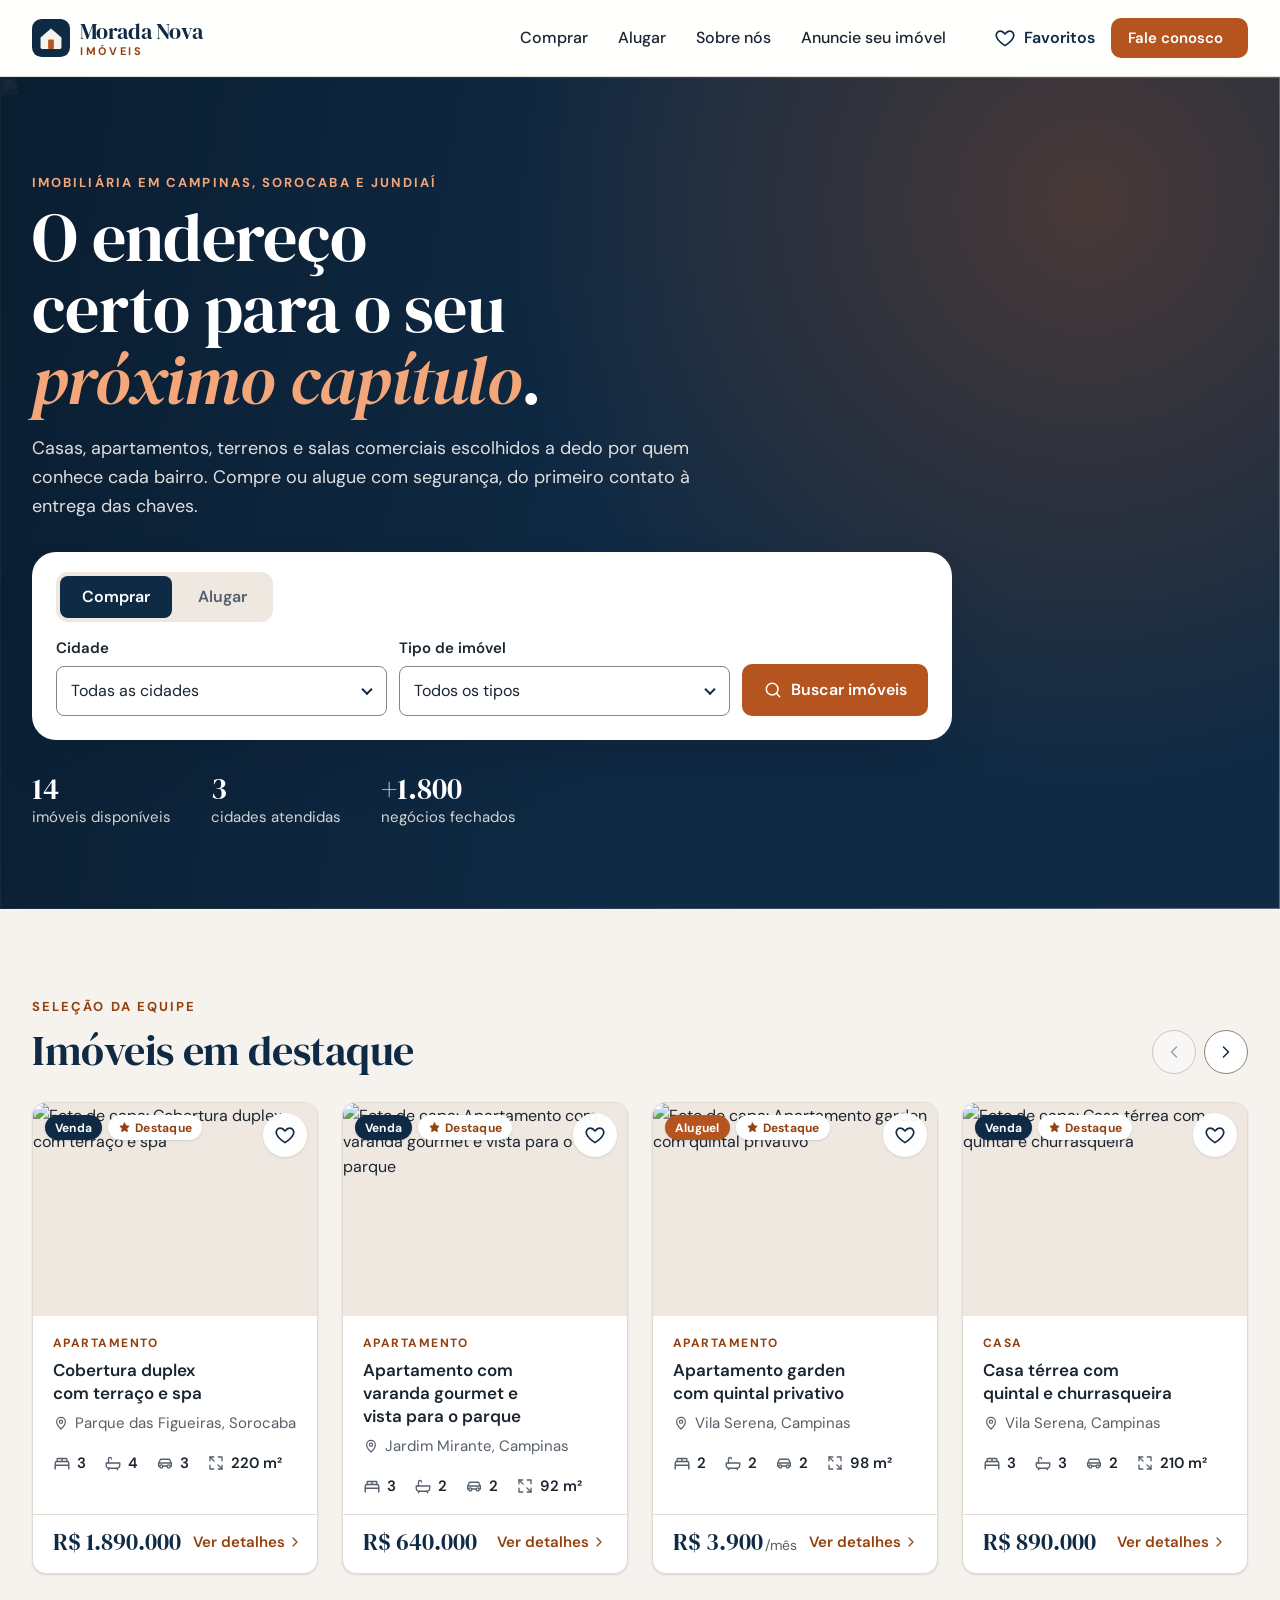
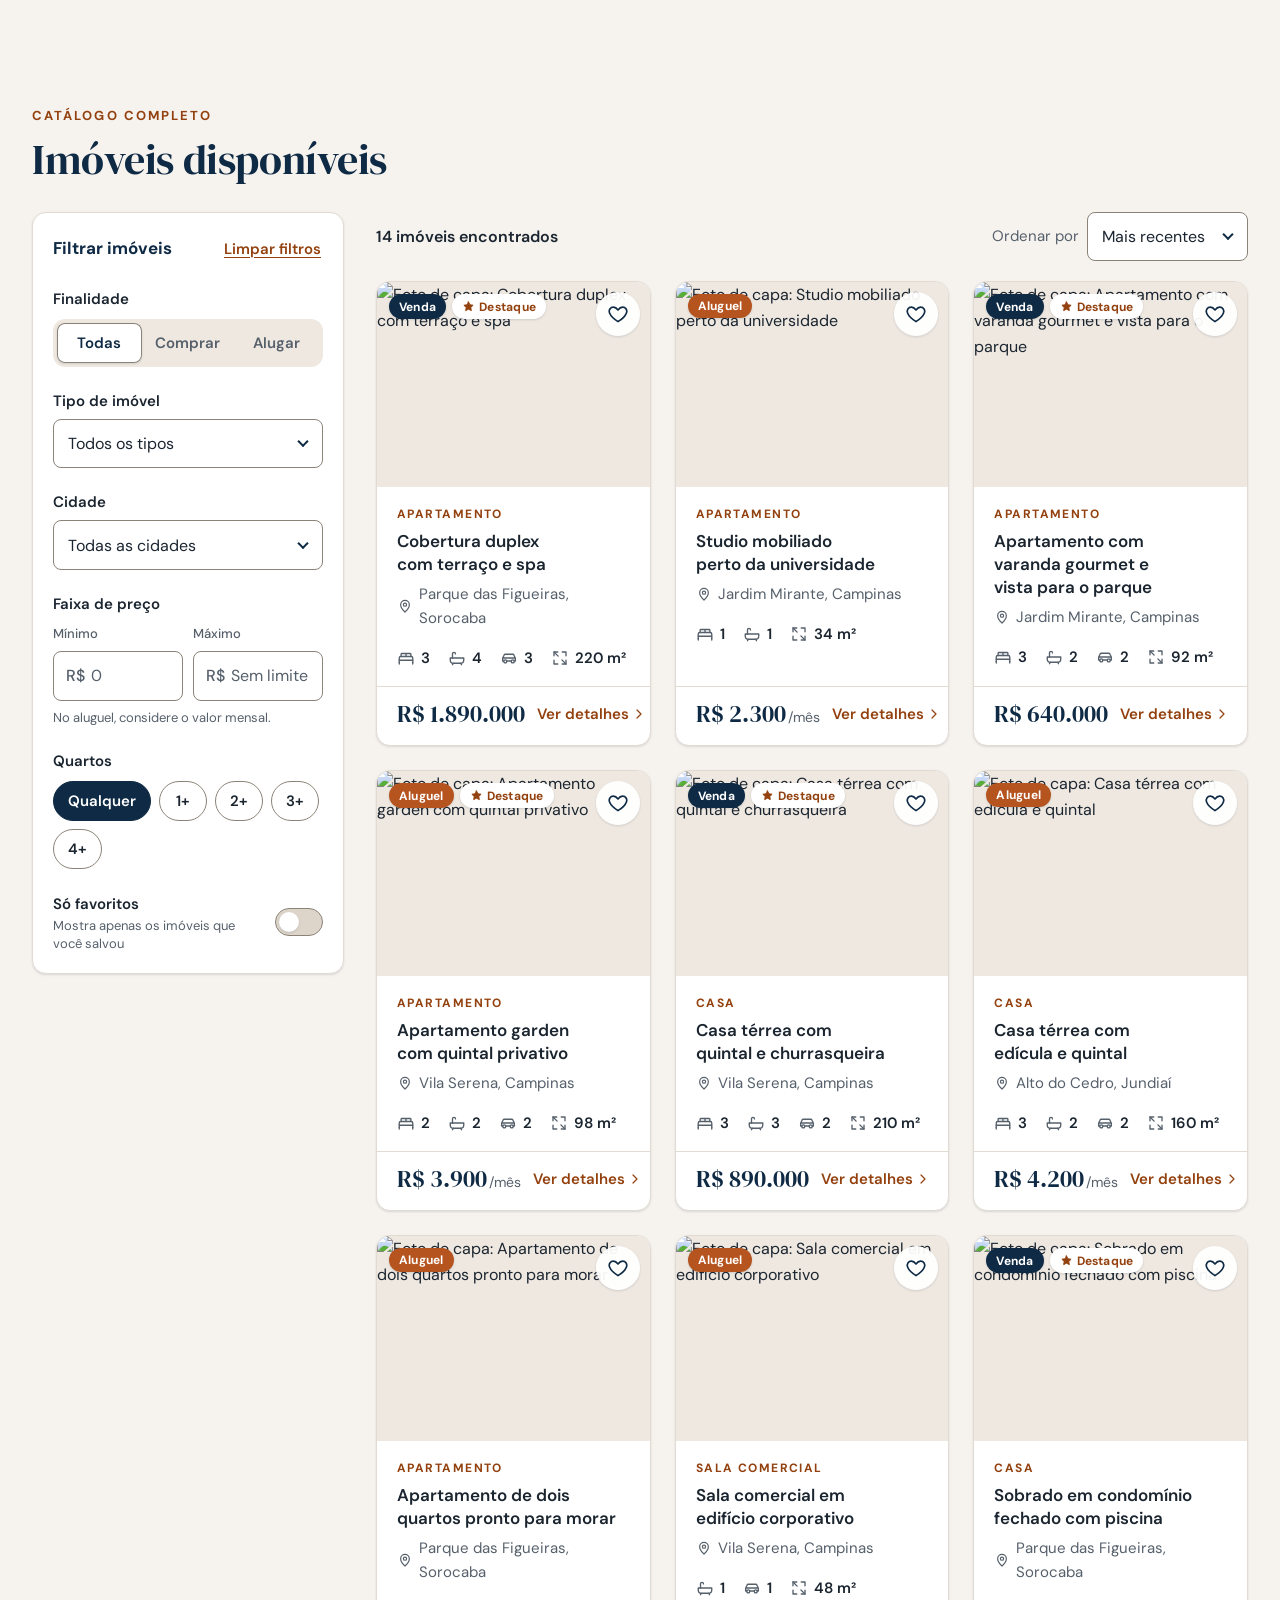
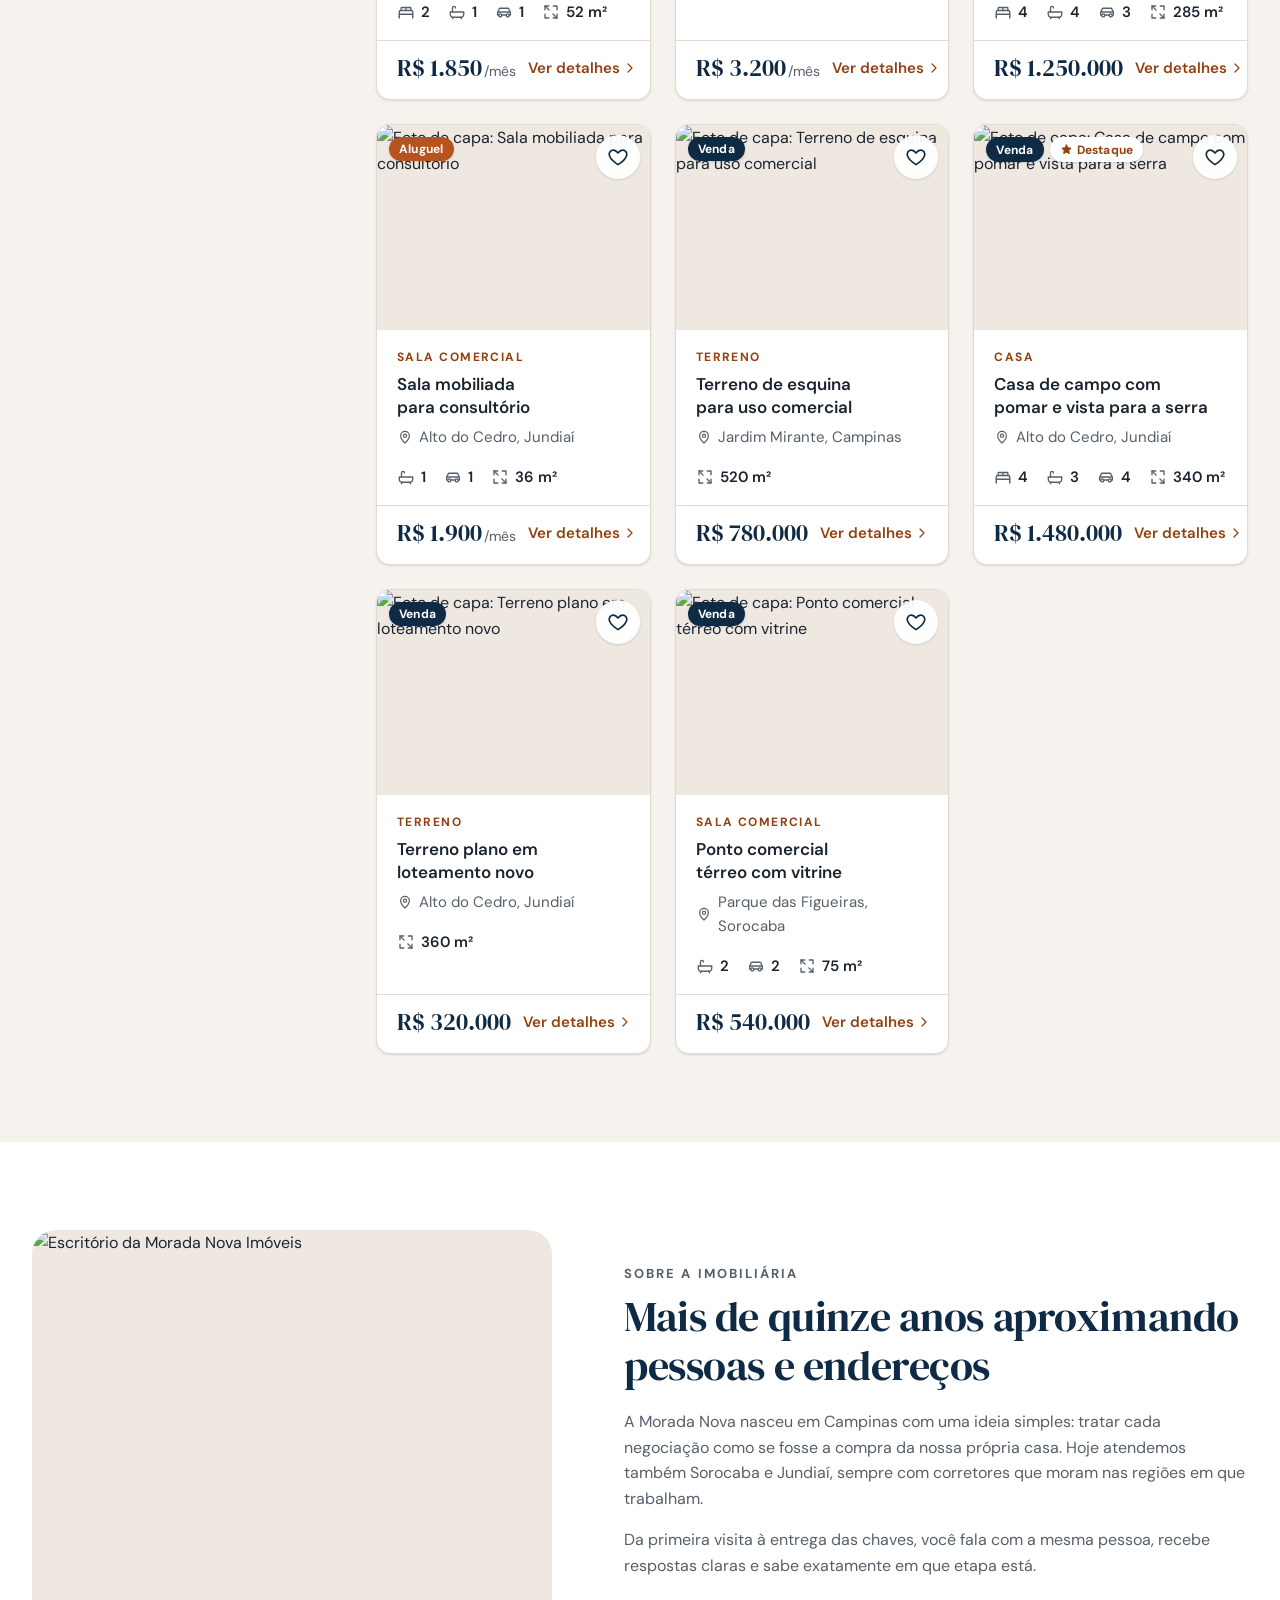
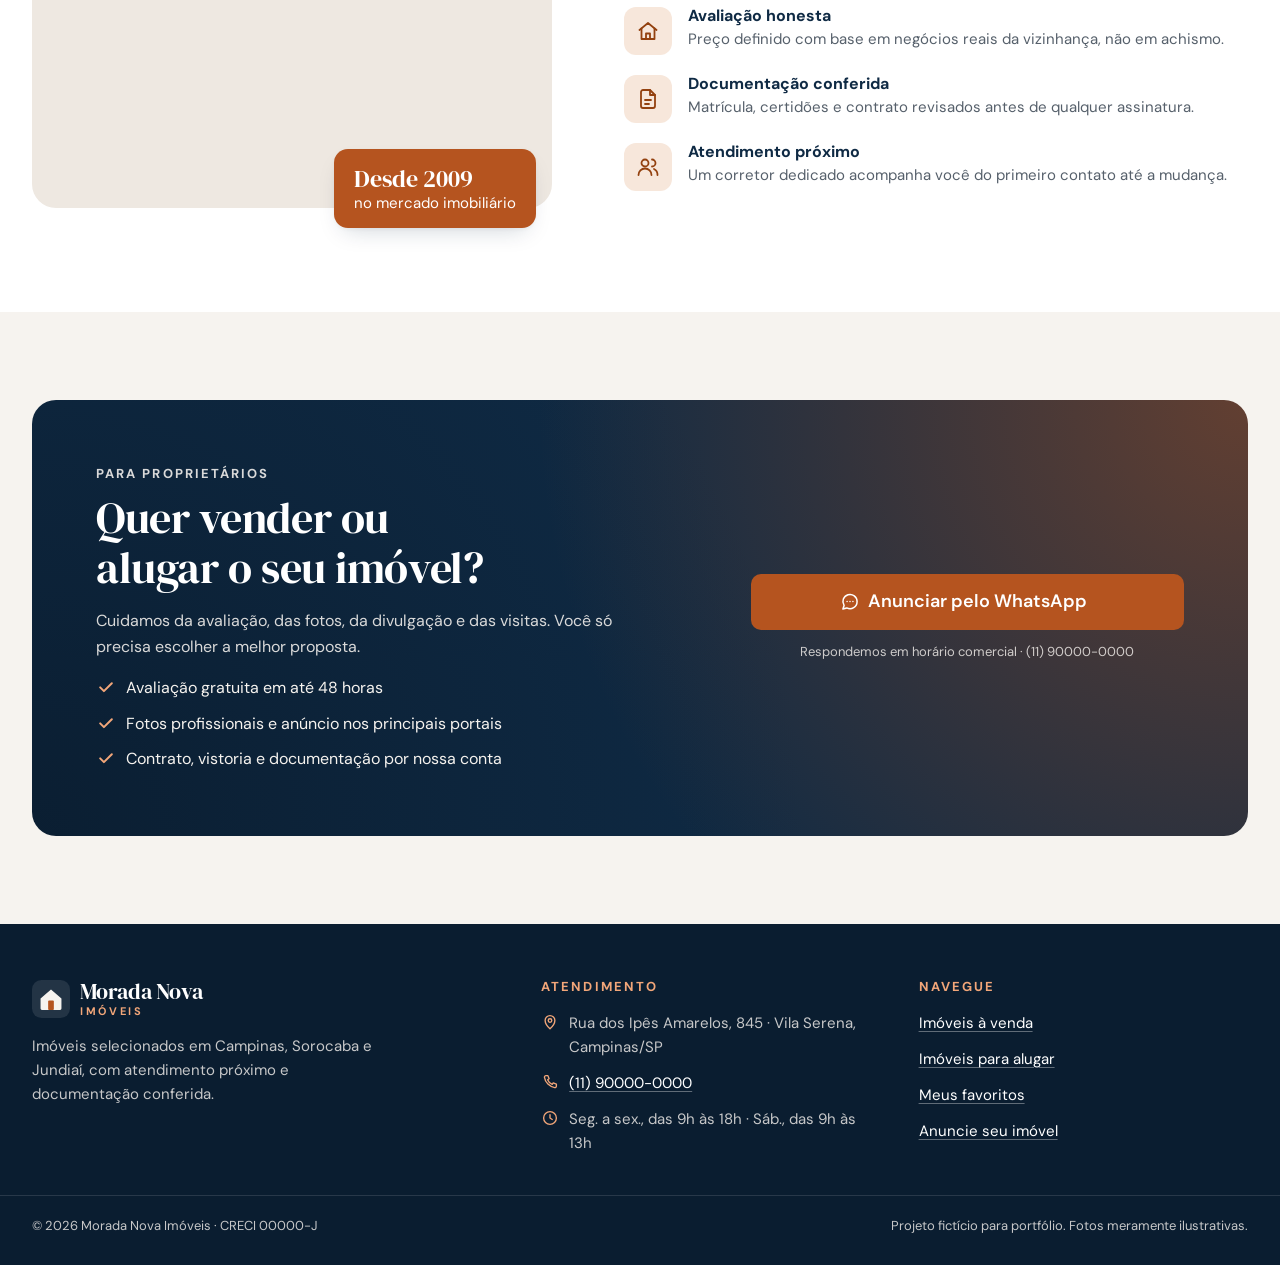
==== commit 3423cf5d: "Adiciona a tag og:url com o endereço publicado Co-Authored-By: Claude Opus 5.5 <noreply@anthropic.co" ====
--- a/index.html
+++ b/index.html
@@ -13,6 +13,7 @@
   <meta property="og:site_name" content="Morada Nova Imóveis">
   <meta property="og:title" content="Morada Nova Imóveis | Casas e apartamentos para comprar e alugar">
   <meta property="og:description" content="Imóveis selecionados em Campinas, Sorocaba e Jundiaí, com atendimento próximo e documentação conferida.">
+  <meta property="og:url" content="https://samuellaureano077.github.io/imobiliaria-catalogo/">
   <meta property="og:image" content="https://images.unsplash.com/photo-1748063578185-3d68121b11ff?auto=format&fit=crop&w=1200&h=630&q=80">
   <meta property="og:image:width" content="1200">
   <meta property="og:image:height" content="630">
